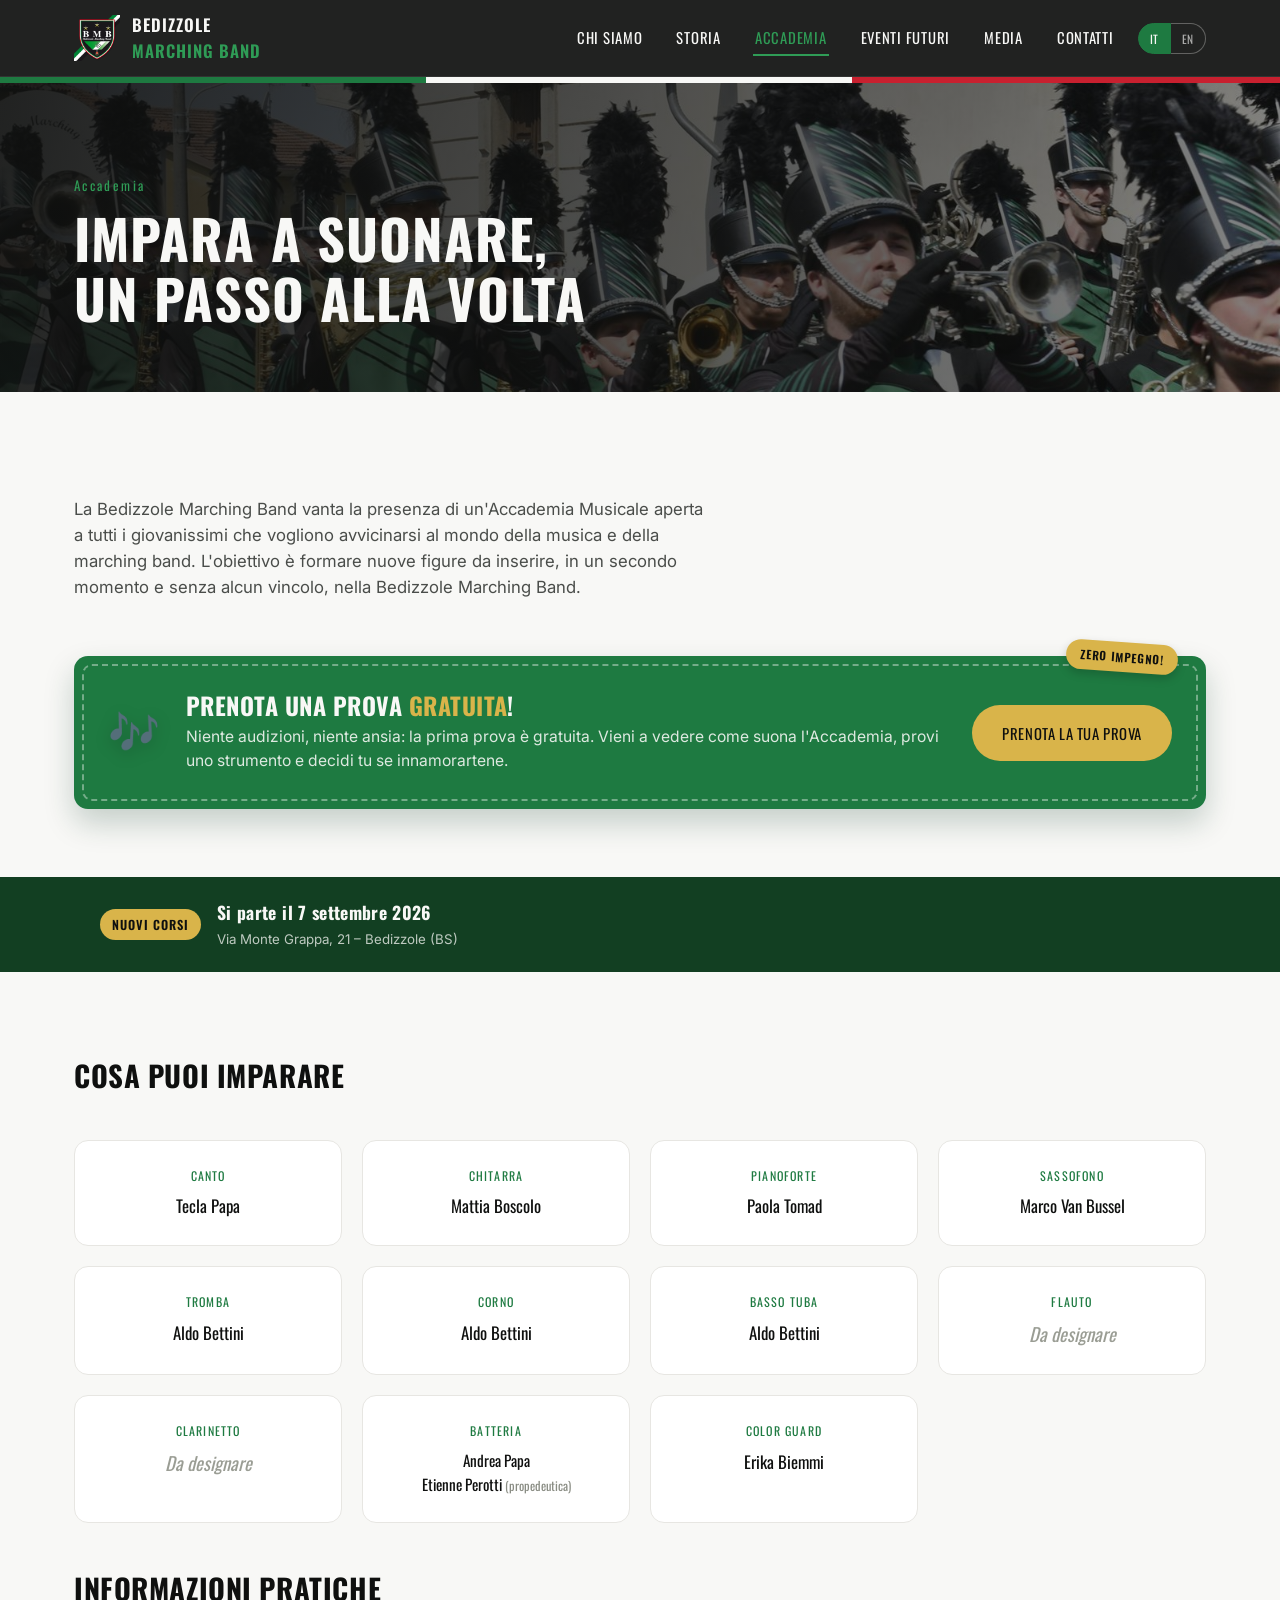
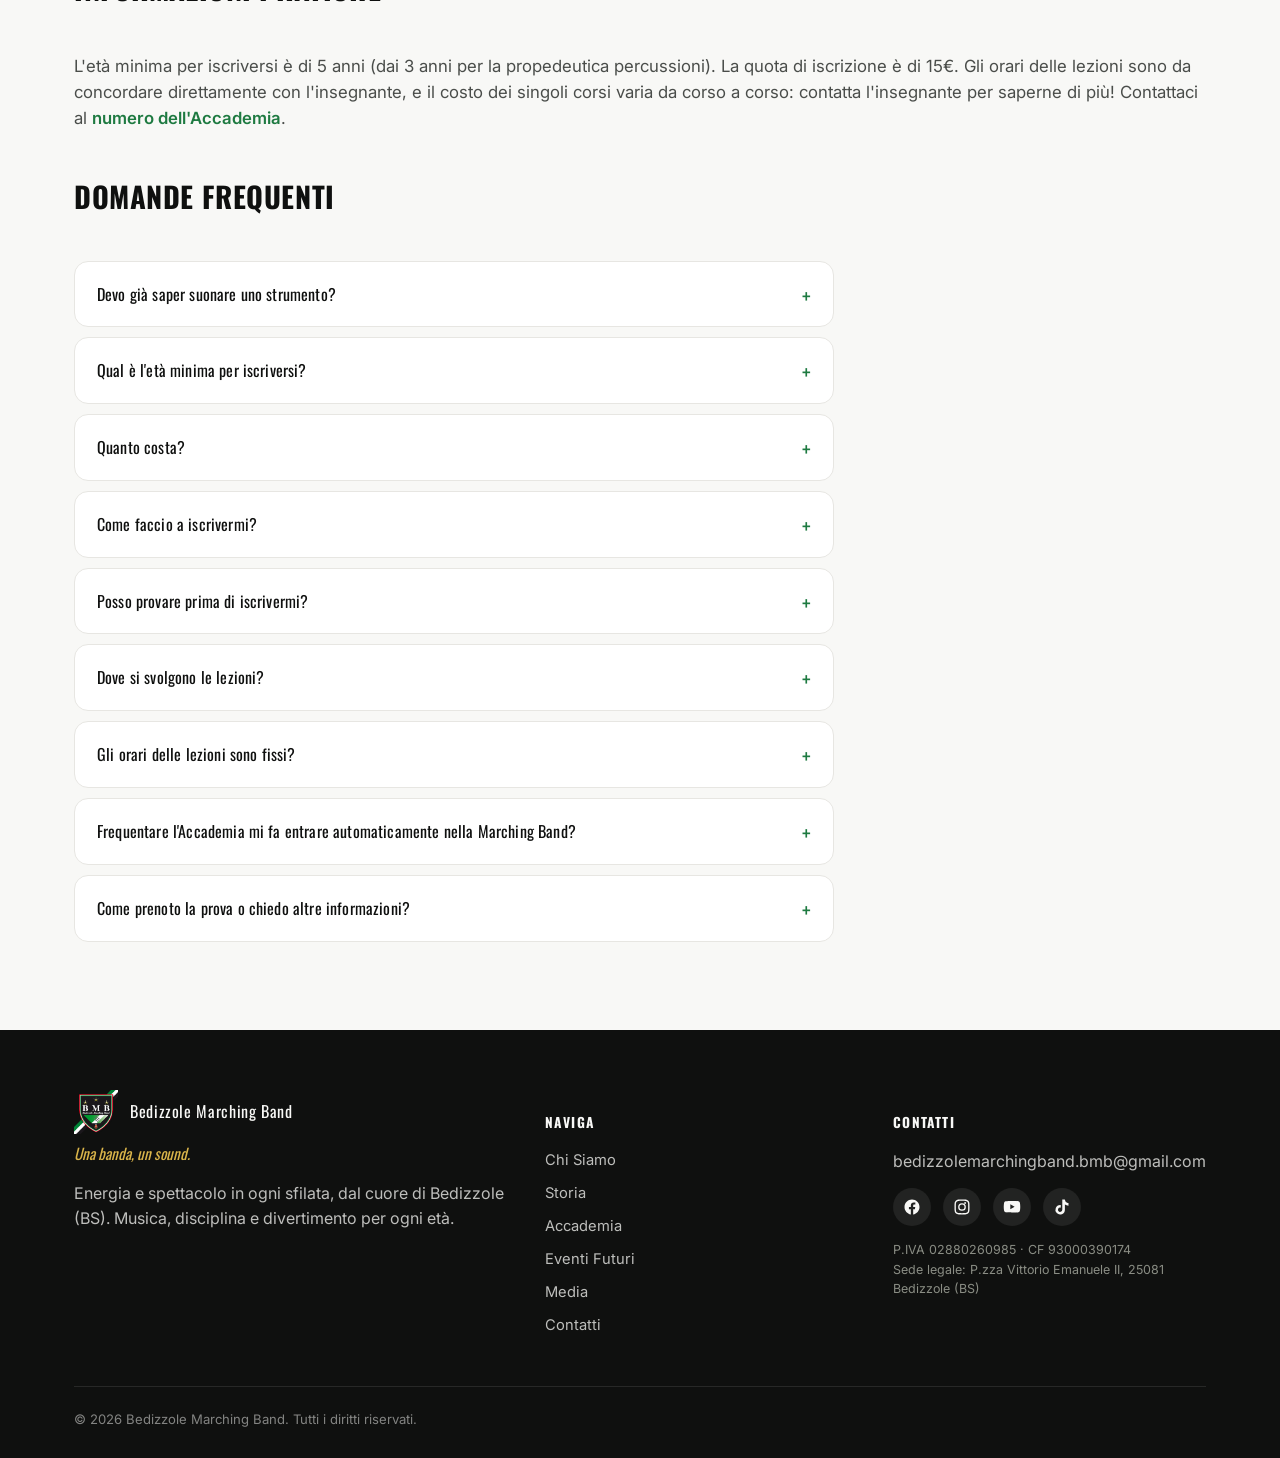
==== accademia.html @ b8430283 "Fix sticky-header regression, plus FAQ/content polish - css/style.css: remove overflow-x/position:re" ====
<!DOCTYPE html>
<html lang="it">
<head>
<meta charset="UTF-8">
<meta name="viewport" content="width=device-width, initial-scale=1.0">
<title>Accademia | Bedizzole Marching Band</title>
<meta name="description" content="L'Accademia Musicale della Bedizzole Marching Band: lezioni per tutte le età, dal primo approccio allo strumento fino alla marching band.">

<meta property="og:type" content="website">
<meta property="og:locale" content="it_IT">
<meta property="og:site_name" content="Bedizzole Marching Band">
<meta property="og:title" content="Accademia | Bedizzole Marching Band">
<meta property="og:description" content="L'Accademia Musicale della Bedizzole Marching Band: lezioni per tutte le età, dal primo approccio allo strumento fino alla marching band.">
<meta property="og:url" content="https://bedizzolemarchingband.netlify.app/accademia.html">
<meta property="og:image" content="https://bedizzolemarchingband.netlify.app/img/og-social-card.jpg">
<meta property="og:image:width" content="1200">
<meta property="og:image:height" content="630">
<meta name="twitter:card" content="summary_large_image">
<meta name="twitter:title" content="Accademia | Bedizzole Marching Band">
<meta name="twitter:description" content="L'Accademia Musicale della Bedizzole Marching Band: lezioni per tutte le età, dal primo approccio allo strumento fino alla marching band.">
<meta name="twitter:image" content="https://bedizzolemarchingband.netlify.app/img/og-social-card.jpg">

<link rel="icon" href="img/logo.png">
<link rel="apple-touch-icon" href="img/apple-touch-icon.png">
<link rel="manifest" href="manifest.json">
<meta name="theme-color" content="#1e7a41">
<link rel="stylesheet" href="css/style.css">
</head>
<body>

<header class="site-header">
  <div class="container nav-row">
    <a href="index.html" class="brand">
      <img src="img/logo.png" alt="Logo Bedizzole Marching Band">
      <span class="brand-name">BEDIZZOLE<br><span>MARCHING BAND</span></span>
    </a>
    <div class="nav-right">
      <ul class="nav-links">
        <li><a href="chi-siamo.html" data-i18n="nav.chisiamo">Chi Siamo</a></li>
        <li><a href="storia.html" data-i18n="nav.storia">Storia</a></li>
        <li><a href="accademia.html" data-i18n="nav.accademia">Accademia</a></li>
        <li><a href="eventi.html" data-i18n="nav.eventi">Eventi Futuri</a></li>
        <li><a href="media.html" data-i18n="nav.media">Media</a></li>
        <li><a href="contatti.html" data-i18n="nav.contatti">Contatti</a></li>
      </ul>
      <div class="lang-toggle">
        <button type="button" data-lang="it">IT</button>
        <button type="button" data-lang="en">EN</button>
      </div>
      <button class="nav-toggle" aria-label="Apri menu">&#9776;</button>
    </div>
  </div>
</header>

<div class="tricolor-bar"></div>

<div class="page-hero" style="background-image:url('img/band-ottoni-formazione.jpg')">
  <div class="container">
    <span class="kicker" data-i18n="accademia.kicker">Accademia</span>
    <h1 data-i18n="accademia.h1" data-i18n-html>Impara a suonare, <br>un passo alla volta</h1>
  </div>
</div>

<section style="padding-bottom:0;">
  <div class="container">
    <p style="max-width:640px;font-size:1.05rem;color:#4a4d4a;" data-i18n="accademia.mission">La Bedizzole Marching Band vanta la presenza di un'Accademia Musicale aperta a tutti i giovanissimi che vogliono avvicinarsi al mondo della musica e della marching band. L'obiettivo è formare nuove figure da inserire, in un secondo momento e senza alcun vincolo, nella Bedizzole Marching Band.</p>


    <div class="trial-banner reveal">
      <span class="trial-note" data-i18n="trial.note">Zero impegno!</span>
      <span class="trial-emoji" aria-hidden="true">🎶</span>
      <div class="trial-text">
        <h3 data-i18n="trial.h3" data-i18n-html>Prenota una prova <span style="color:var(--bmb-gold);">gratuita</span>!</h3>
        <p data-i18n="trial.p">Niente audizioni, niente ansia: vieni a vedere come suona l'Accademia, provi uno strumento e decidi tu se innamorartene. Basta un messaggio a Nicola per fissare il giorno.</p>
      </div>
      <a href="contatti.html" class="btn btn-gold" data-i18n="trial.cta">Chiama e prenota</a>
    </div>
  </div>
</section>

<div class="rehearsal-banner reveal">
  <div class="container">
    <div class="rehearsal-inner" style="padding:22px 26px;">
      <div class="rehearsal-text">
        <span class="badge" data-i18n="accademia.startbadge">Nuovi corsi</span>
        <div>
          <strong data-i18n="accademia.startdate">Si parte il 7 settembre 2026</strong>
          <small data-i18n="accademia.startloc">Via Monte Grappa, 21 &ndash; Bedizzole (BS)</small>
        </div>
      </div>
    </div>
  </div>
</div>

<section>
  <div class="container">
    <div class="section-head reveal">
      <h2 style="font-size:1.8rem;" data-i18n="accademia.corsiprop.h2">Cosa puoi imparare</h2>
    </div>
    <div class="people-grid reveal">
      <div class="person-card">
        <span class="role" data-i18n="strumento.canto">Canto</span>
        <div class="name" style="font-size:1.05rem;">Tecla Papa</div>
      </div>
      <div class="person-card">
        <span class="role" data-i18n="strumento.chitarra">Chitarra</span>
        <div class="name" style="font-size:1.05rem;">Mattia Boscolo</div>
      </div>
      <div class="person-card">
        <span class="role" data-i18n="strumento.pianoforte">Pianoforte</span>
        <div class="name" style="font-size:1.05rem;">Paola Tomad</div>
      </div>
      <div class="person-card">
        <span class="role" data-i18n="strumento.sassofono">Sassofono</span>
        <div class="name" style="font-size:1.05rem;">Marco Van Bussel</div>
      </div>
      <div class="person-card">
        <span class="role" data-i18n="strumento.tromba">Tromba</span>
        <div class="name" style="font-size:1.05rem;">Aldo Bettini</div>
      </div>
      <div class="person-card">
        <span class="role" data-i18n="strumento.corno">Corno</span>
        <div class="name" style="font-size:1.05rem;">Aldo Bettini</div>
      </div>
      <div class="person-card">
        <span class="role" data-i18n="strumento.bassotuba">Basso Tuba</span>
        <div class="name" style="font-size:1.05rem;">Aldo Bettini</div>
      </div>
      <div class="person-card tbd">
        <span class="role" data-i18n="strumento.flauto">Flauto</span>
        <div class="name" data-i18n="strumento.dadesignare">Da designare</div>
      </div>
      <div class="person-card tbd">
        <span class="role" data-i18n="strumento.clarinetto">Clarinetto</span>
        <div class="name" data-i18n="strumento.dadesignare">Da designare</div>
      </div>
      <div class="person-card">
        <span class="role" data-i18n="strumento.batteria">Batteria</span>
        <div class="name" style="font-size:0.95rem;">Andrea Papa</div>
        <div class="name" style="font-size:0.95rem;">Etienne Perotti <span style="font-weight:400;color:#8a8d84;font-size:0.78rem;" data-i18n="strumento.propedeutica">(propedeutica)</span></div>
      </div>
      <div class="person-card">
        <span class="role" data-i18n="strumento.colorguard">Color Guard</span>
        <div class="name" style="font-size:1.05rem;">Erika Biemmi</div>
      </div>
    </div>

    <div class="section-head reveal" style="margin-top:50px;">
      <h2 style="font-size:1.8rem;" data-i18n="accademia.info.h2">Informazioni pratiche</h2>
    </div>
    <p class="reveal" style="font-size:1.05rem;color:#4a4d4a;" data-i18n="accademia.info.text" data-i18n-html>L'età minima per iscriversi è di 5 anni (dai 3 anni per la propedeutica percussioni). La quota di iscrizione è di 15€. Gli orari delle lezioni sono da concordare direttamente con l'insegnante, e il costo dei singoli corsi varia da corso a corso: contatta l'insegnante per saperne di più! Contattaci al <a href="contatti.html#accademia-contatti" style="color:var(--bmb-green);font-weight:600;">numero dell'Accademia</a>.</p>

    <div class="section-head reveal" style="margin-top:50px;">
      <h2 style="font-size:1.8rem;" data-i18n="accademia.faq.h2">Domande frequenti</h2>
    </div>
    <div class="faq-list reveal">
      <details class="faq-item">
        <summary data-i18n="accademia.faq.q1">Devo già saper suonare uno strumento?</summary>
        <p data-i18n="accademia.faq.a1">No, si parte da zero: l'Accademia è pensata proprio per chi non ha mai toccato uno strumento, ma è aperta anche a chi suona già e vuole crescere.</p>
      </details>
      <details class="faq-item">
        <summary data-i18n="accademia.faq.q2">Qual è l'età minima per iscriversi?</summary>
        <p data-i18n="accademia.faq.a2">5 anni per la maggior parte dei corsi, 3 anni per la propedeutica percussioni.</p>
      </details>
      <details class="faq-item">
        <summary data-i18n="accademia.faq.q3">Quanto costa?</summary>
        <p data-i18n="accademia.faq.a3">La quota di iscrizione è di 15€. Il costo delle singole lezioni varia da corso a corso ed è l'insegnante a comunicartelo direttamente.</p>
      </details>
      <details class="faq-item">
        <summary data-i18n="accademia.faq.q9">Come faccio a iscrivermi?</summary>
        <p data-i18n="accademia.faq.a9" data-i18n-html>Contatta il <a href="contatti.html#accademia-contatti" style="color:var(--bmb-green);font-weight:600;">numero dell'Accademia</a> per prenotare una prova gratuita: se poi decidi di proseguire, si paga la quota di iscrizione di 15€ e si concordano con l'insegnante giorni e orari delle lezioni.</p>
      </details>
      <details class="faq-item">
        <summary data-i18n="accademia.faq.q4">Posso provare prima di iscrivermi?</summary>
        <p data-i18n="accademia.faq.a4">Sì: la prova è gratuita e senza impegno, niente audizioni. Basta prenotarla al numero dell'Accademia.</p>
      </details>
      <details class="faq-item">
        <summary data-i18n="accademia.faq.q5">Dove si svolgono le lezioni?</summary>
        <p data-i18n="accademia.faq.a5">In Via Monte Grappa, 21 a Bedizzole (BS).</p>
      </details>
      <details class="faq-item">
        <summary data-i18n="accademia.faq.q6">Gli orari delle lezioni sono fissi?</summary>
        <p data-i18n="accademia.faq.a6">No, si concordano direttamente con l'insegnante in base alle disponibilità di entrambi.</p>
      </details>
      <details class="faq-item">
        <summary data-i18n="accademia.faq.q7">Frequentare l'Accademia mi fa entrare automaticamente nella Marching Band?</summary>
        <p data-i18n="accademia.faq.a7">No, e non c'è alcun vincolo: l'obiettivo è formarti. Quando il tuo livello e la tua preparazione saranno pronti, inizierai a partecipare anche tu alle sfilate, alle parate e agli eventi della Bedizzole Marching Band &mdash; sarai sempre tu a decidere se e quando farne davvero parte.</p>
      </details>
      <details class="faq-item">
        <summary data-i18n="accademia.faq.q8">Come prenoto la prova o chiedo altre informazioni?</summary>
        <p data-i18n="accademia.faq.a8" data-i18n-html>Chiamando o scrivendo al <a href="contatti.html#accademia-contatti" style="color:var(--bmb-green);font-weight:600;">numero dell'Accademia</a>: sarà l'insegnante a ricontattarti per organizzare tutto.</p>
      </details>
    </div>
  </div>
</section>

<footer>
  <div class="container">
    <div class="footer-grid">
      <div>
        <div class="footer-brand">
          <img src="img/logo.png" alt="Logo BMB">
          <span>Bedizzole Marching Band</span>
        </div>
        <p class="footer-motto" data-i18n="hero.h1">Una banda, un sound.</p>
        <p data-i18n="footer.tagline">Sfiliamo per la nostra comunità dal cuore di Bedizzole (BS). Musica, disciplina e divertimento per ogni età.</p>
      </div>
      <div>
        <h5 data-i18n="footer.navigate">Naviga</h5>
        <ul>
          <li><a href="chi-siamo.html" data-i18n="nav.chisiamo">Chi Siamo</a></li>
          <li><a href="storia.html" data-i18n="nav.storia">Storia</a></li>
          <li><a href="accademia.html" data-i18n="nav.accademia">Accademia</a></li>
          <li><a href="eventi.html" data-i18n="nav.eventi">Eventi Futuri</a></li>
        <li><a href="media.html" data-i18n="nav.media">Media</a></li>
          <li><a href="contatti.html" data-i18n="nav.contatti">Contatti</a></li>
        </ul>
      </div>
      <div>
        <h5 data-i18n="footer.contacts">Contatti</h5>
        <p style="margin:0 0 14px;"><a href="mailto:bedizzolemarchingband.bmb@gmail.com">bedizzolemarchingband.bmb@gmail.com</a></p>
        <div class="social-links">
          <a href="https://www.facebook.com/bedizzolemarchingband" target="_blank" rel="noopener" aria-label="Facebook"><svg viewBox="0 0 24 24" aria-hidden="true"><path d="M22 12.06C22 6.48 17.52 2 12 2S2 6.48 2 12.06c0 5.02 3.66 9.18 8.44 9.94v-7.03H7.9v-2.91h2.54V9.85c0-2.5 1.49-3.89 3.77-3.89 1.09 0 2.23.2 2.23.2v2.46h-1.26c-1.24 0-1.63.77-1.63 1.56v1.88h2.78l-.44 2.91h-2.34V22c4.78-.76 8.44-4.92 8.44-9.94Z"/></svg></a>
          <a href="https://instagram.com/bedizzolemarchingband" target="_blank" rel="noopener" aria-label="Instagram"><svg viewBox="0 0 24 24" aria-hidden="true"><path d="M12 2c-2.72 0-3.06.01-4.12.06-1.06.05-1.79.22-2.43.47-.66.26-1.22.6-1.77 1.16-.56.55-.9 1.11-1.16 1.77-.25.64-.42 1.37-.47 2.43C2 8.94 2 9.28 2 12s.01 3.06.06 4.12c.05 1.06.22 1.79.47 2.43.26.66.6 1.22 1.16 1.77.55.56 1.11.9 1.77 1.16.64.25 1.37.42 2.43.47C8.94 22 9.28 22 12 22s3.06-.01 4.12-.06c1.06-.05 1.79-.22 2.43-.47.66-.26 1.22-.6 1.77-1.16.56-.55.9-1.11 1.16-1.77.25-.64.42-1.37.47-2.43.05-1.06.06-1.4.06-4.12s-.01-3.06-.06-4.12c-.05-1.06-.22-1.79-.47-2.43a4.9 4.9 0 0 0-1.16-1.77 4.9 4.9 0 0 0-1.77-1.16c-.64-.25-1.37-.42-2.43-.47C15.06 2.01 14.72 2 12 2Zm0 1.8c2.67 0 2.99.01 4.04.06.98.04 1.51.21 1.86.34.47.18.8.4 1.15.75.35.35.57.68.75 1.15.13.35.3.88.34 1.86.05 1.05.06 1.37.06 4.04s-.01 2.99-.06 4.04c-.04.98-.21 1.51-.34 1.86-.18.47-.4.8-.75 1.15-.35.35-.68.57-1.15.75-.35.13-.88.3-1.86.34-1.05.05-1.37.06-4.04.06s-2.99-.01-4.04-.06c-.98-.04-1.51-.21-1.86-.34a3.1 3.1 0 0 1-1.15-.75 3.1 3.1 0 0 1-.75-1.15c-.13-.35-.3-.88-.34-1.86-.05-1.05-.06-1.37-.06-4.04s.01-2.99.06-4.04c.04-.98.21-1.51.34-1.86.18-.47.4-.8.75-1.15.35-.35.68-.57 1.15-.75.35-.13.88-.3 1.86-.34 1.05-.05 1.37-.06 4.04-.06Zm0 3.06a5.14 5.14 0 1 0 0 10.28 5.14 5.14 0 0 0 0-10.28Zm0 8.48a3.34 3.34 0 1 1 0-6.68 3.34 3.34 0 0 1 0 6.68Zm5.34-8.68a1.2 1.2 0 1 1-2.4 0 1.2 1.2 0 0 1 2.4 0Z"/></svg></a>
          <a href="https://www.youtube.com/c/BedizzoleMarchingBand" target="_blank" rel="noopener" aria-label="YouTube"><svg viewBox="0 0 24 24" aria-hidden="true"><path d="M22.54 6.42a2.78 2.78 0 0 0-1.95-1.97C18.88 4 12 4 12 4s-6.88 0-8.59.45A2.78 2.78 0 0 0 1.46 6.42 29 29 0 0 0 1 11.75a29 29 0 0 0 .46 5.33 2.78 2.78 0 0 0 1.95 1.97C5.12 19.5 12 19.5 12 19.5s6.88 0 8.59-.45a2.78 2.78 0 0 0 1.95-1.97 29 29 0 0 0 .46-5.33 29 29 0 0 0-.46-5.33ZM9.75 15.02V8.48l5.75 3.27-5.75 3.27Z"/></svg></a><a href="https://www.tiktok.com/@bedizzolemarchingband" target="_blank" rel="noopener" aria-label="TikTok"><svg viewBox="0 0 24 24" aria-hidden="true"><path d="M19.59 6.69a4.83 4.83 0 0 1-3.77-4.25V2h-3.45v13.67a2.89 2.89 0 0 1-5.2 1.74 2.89 2.89 0 0 1 2.31-4.64 2.93 2.93 0 0 1 .88.13V9.4a6.84 6.84 0 0 0-.88-.05A6.33 6.33 0 0 0 5 20.1a6.34 6.34 0 0 0 10.86-4.43v-7a8.16 8.16 0 0 0 4.77 1.52v-3.4a4.85 4.85 0 0 1-1.04-.1z"/></svg></a>
        </div>
        <p style="margin-top:14px;font-size:0.78rem;color:#8a8d84;" data-i18n-html data-i18n="footer.legal">P.IVA 02880260985 &middot; CF 93000390174</p>
      </div>
    </div>
    <div class="footer-bottom">
      <span>&copy; <span id="year"></span> Bedizzole Marching Band. <span data-i18n="footer.rights">Tutti i diritti riservati.</span></span>
    </div>
  </div>
</footer>

<script>document.getElementById('year').textContent = new Date().getFullYear();</script>
<script src="js/i18n.js"></script>
<script src="js/main.js"></script>
</body>
</html>
---- css/style.css ----
@import url('https://fonts.googleapis.com/css2?family=Oswald:wght@400;500;600;700&family=Inter:wght@400;500;600;700&display=swap');

:root {
  --bmb-black: #0f100f;
  --bmb-black-soft: #1a1c1a;
  --bmb-green: #1e7a41;
  --bmb-green-dark: #123f22;
  --bmb-green-light: #2f9c56;
  --bmb-white: #f8f8f6;
  --bmb-gold: #d9b44a;
  --bmb-red: #c8202f;
  --radius: 14px;
}

* { box-sizing: border-box; }

/* Note: no native scroll-behavior:smooth — it fights GSAP ScrollTrigger's own
   scrub smoothing on the cinematic hero (overshoot/jank). Internal anchor
   links still jump instantly, which is fine since scrub provides the feel. */

/* Blocca lo scroll/drag orizzontale su tutto il sito (soprattutto da mobile):
   qualsiasi elemento che sfori anche di pochi pixel viene tagliato invece di
   rendere l'intera pagina scorrevole a destra/sinistra. */
html {
  overflow-x: hidden;
  max-width: 100%;
}

body {
  margin: 0;
  font-family: 'Inter', system-ui, sans-serif;
  background: var(--bmb-white);
  color: var(--bmb-black);
  line-height: 1.55;
  max-width: 100%;
  /* overflow-x/position were also set here before: setting overflow-x on
     BOTH html and body makes body its own scroll container (the UA computes
     overflow-y:auto on it too), which breaks .site-header's position:sticky
     and desyncs GSAP's pinned cinematic hero from the real viewport scroll
     — the header would vanish behind the hero while scrolling. html alone
     is enough to block horizontal drag site-wide. */
}

h1, h2, h3, h4, .display {
  font-family: 'Oswald', 'Inter', sans-serif;
  text-transform: uppercase;
  letter-spacing: 0.02em;
  line-height: 1.1;
  margin: 0;
}

a { color: inherit; text-decoration: none; }
img { max-width: 100%; display: block; }
.container {
  width: 100%;
  max-width: 1180px;
  margin: 0 auto;
  padding: 0 24px;
}

/* Tricolor sash motif, echoes the crest logo */
.tricolor-bar {
  height: 6px;
  width: 100%;
  background: linear-gradient(90deg, var(--bmb-green) 0 33.3%, var(--bmb-white) 33.3% 66.6%, var(--bmb-red) 66.6% 100%);
}

/* ---------- Header ---------- */
.site-header {
  position: sticky;
  top: 0;
  z-index: 50;
  background: rgba(15, 16, 15, 0.92);
  backdrop-filter: blur(6px);
  border-bottom: 1px solid rgba(255,255,255,0.08);
  transition: box-shadow .25s ease;
}
.site-header.scrolled { box-shadow: 0 4px 24px rgba(0,0,0,0.35); }

.nav-row {
  display: flex;
  align-items: center;
  justify-content: space-between;
  padding: 12px 24px;
  gap: 20px;
}
.nav-right {
  display: flex;
  align-items: center;
  gap: 22px;
}
@media (max-width: 860px) {
  .nav-right { gap: 12px; }
}

.brand {
  display: flex;
  align-items: center;
  gap: 12px;
  color: var(--bmb-white);
}
.brand img { height: 46px; width: auto; }
.brand-name {
  font-family: 'Oswald', sans-serif;
  font-weight: 600;
  font-size: 1.05rem;
  letter-spacing: 0.06em;
  color: var(--bmb-white);
}
.brand-name span { color: var(--bmb-green-light); }

.nav-links {
  display: flex;
  gap: 30px;
  list-style: none;
  margin: 0;
  padding: 0;
}
.nav-links a {
  color: var(--bmb-white);
  font-family: 'Oswald', sans-serif;
  font-size: 0.92rem;
  letter-spacing: 0.05em;
  text-transform: uppercase;
  padding: 6px 2px;
  border-bottom: 2px solid transparent;
  transition: border-color .2s ease, color .2s ease;
}
.nav-links a:hover,
.nav-links a.active { border-color: var(--bmb-green-light); color: var(--bmb-green-light); }

.lang-toggle {
  display: flex;
  align-items: center;
  gap: 0;
  flex-shrink: 0;
}
.lang-toggle button {
  background: none;
  border: 1px solid rgba(248,248,246,0.3);
  color: rgba(248,248,246,0.65);
  font-family: 'Oswald', sans-serif;
  font-size: 0.72rem;
  letter-spacing: 0.05em;
  padding: 6px 11px;
  cursor: pointer;
  transition: background .2s ease, color .2s ease, border-color .2s ease;
}
.lang-toggle button:first-child { border-radius: 999px 0 0 999px; }
.lang-toggle button:last-child { border-radius: 0 999px 999px 0; border-left: none; }
.lang-toggle button.active { background: var(--bmb-green); border-color: var(--bmb-green); color: var(--bmb-white); }
.lang-toggle button:not(.active):hover { color: var(--bmb-white); border-color: rgba(248,248,246,0.6); }

.nav-toggle {
  display: none;
  background: none;
  border: none;
  color: var(--bmb-white);
  font-size: 1.6rem;
  cursor: pointer;
}

@media (max-width: 860px) {
  .nav-toggle { display: block; }
  .nav-links {
    position: absolute;
    top: 100%;
    left: 0;
    right: 0;
    background: var(--bmb-black-soft);
    flex-direction: column;
    gap: 0;
    max-height: 0;
    overflow: hidden;
    transition: max-height .3s ease;
  }
  .nav-links.open { max-height: 400px; }
  .nav-links a { display: block; padding: 16px 24px; border-bottom: 1px solid rgba(255,255,255,0.08); }
}

/* ---------- Hero ---------- */
.hero {
  position: relative;
  min-height: 92vh;
  display: flex;
  align-items: flex-end;
  color: var(--bmb-white);
  background-size: cover;
  background-position: center 25%;
  background-repeat: no-repeat;
}
.hero::before {
  content: '';
  position: absolute;
  inset: 0;
  background: linear-gradient(180deg, rgba(15,16,15,0.35) 0%, rgba(15,16,15,0.55) 55%, rgba(15,16,15,0.96) 100%);
}
.hero-content { position: relative; z-index: 1; padding: 70px 0 56px; width: 100%; }
.hero-eyebrow {
  display: inline-flex;
  align-items: center;
  gap: 8px;
  font-family: 'Oswald', sans-serif;
  letter-spacing: 0.2em;
  font-size: 0.8rem;
  color: var(--bmb-green-light);
  margin-bottom: 18px;
}
.hero-motto {
  font-family: 'Oswald', sans-serif;
  font-style: italic;
  font-weight: 500;
  letter-spacing: 0.03em;
  font-size: clamp(1.1rem, 2vw, 1.4rem);
  color: var(--bmb-gold);
  margin-bottom: 14px;
  text-transform: none;
}
.hero h1, .cinema-text h1 {
  font-size: clamp(2.6rem, 6vw, 5rem);
  max-width: 900px;
  margin-bottom: 18px;
}
.hero p.lead, .cinema-text p.lead {
  font-size: 1.15rem;
  max-width: 560px;
  color: rgba(248,248,246,0.88);
  margin-bottom: 34px;
}
.hero-ctas { display: flex; gap: 16px; flex-wrap: wrap; }

.btn {
  display: inline-flex;
  align-items: center;
  gap: 10px;
  font-family: 'Oswald', sans-serif;
  letter-spacing: 0.04em;
  text-transform: uppercase;
  font-size: 0.92rem;
  padding: 15px 28px;
  border-radius: 999px;
  border: 2px solid transparent;
  cursor: pointer;
  transition: transform .2s ease, background .2s ease, color .2s ease, border-color .2s ease;
}
.btn:hover { transform: translateY(-2px); }
.btn-primary { background: var(--bmb-green); color: var(--bmb-white); }
.btn-primary:hover { background: var(--bmb-green-light); }
.btn-outline { border-color: rgba(248,248,246,0.5); color: var(--bmb-white); }
.btn-outline:hover { border-color: var(--bmb-white); background: rgba(248,248,246,0.08); }
.btn-gold { background: var(--bmb-gold); color: var(--bmb-black); }
.btn-gold:hover { background: #e7c766; }

/* ---------- Cinematic hero (scroll-driven) ---------- */
.cinema-hero { position: relative; background: #000; padding: 0; }
.cinema-pin {
  position: relative;
  height: 100vh;
  width: 100%;
  overflow: hidden;
  background: #000;
  perspective: 1400px;
}
.cinema-image-wrap {
  position: absolute;
  inset: 0;
  overflow: hidden;
  transform-origin: 24% 23%;
  will-change: transform;
  transform-style: preserve-3d;
}
.cinema-image {
  position: absolute;
  inset: 0;
  width: 100%;
  height: 100%;
  object-fit: cover;
  object-position: 26% 25%;
  display: block;
}
.cinema-iris {
  position: absolute;
  inset: 0;
  background: #050505;
  clip-path: circle(0% at 24% 23%);
  will-change: clip-path;
}
.cinema-vignette {
  position: absolute;
  inset: 0;
  background: radial-gradient(ellipse at 50% 40%, rgba(0,0,0,0) 25%, rgba(0,0,0,0.8) 100%);
  opacity: 0.35;
  pointer-events: none;
}
.cinema-text {
  position: absolute;
  left: 0; right: 0; bottom: 13vh;
  z-index: 5;
  padding: 0 24px;
  max-width: 1180px;
  margin: 0 auto;
  color: var(--bmb-white);
  will-change: transform, opacity;
}
.cinema-scrollcue {
  position: absolute;
  left: 50%; bottom: 32px;
  transform: translateX(-50%);
  z-index: 5;
  color: rgba(248,248,246,0.75);
  font-family: 'Oswald', sans-serif;
  font-size: 0.72rem;
  letter-spacing: 0.22em;
  text-transform: uppercase;
  display: flex;
  flex-direction: column;
  align-items: center;
  gap: 8px;
  will-change: opacity;
}
.cinema-scrollcue .scroll-arrow {
  font-family: 'Oswald', sans-serif;
  font-size: 1.1rem;
  line-height: 1;
  letter-spacing: 0;
  animation: cinemaBounce 1.7s ease-in-out infinite;
}
@keyframes cinemaBounce {
  0%, 100% { opacity: 0.35; transform: translateY(-2px); }
  50% { opacity: 1; transform: translateY(5px); }
}
.cinema-black-bridge {
  height: 10vh;
  /* Smoothstep-eased grayscale ramp (zero slope at both ends) so it blends
     into the solid black above and the page background below with no
     visible seam or banding "step". */
  background: linear-gradient(180deg,
    #000000 0%,
    #050505 8%,
    #0d0d0d 16%,
    #1a1a1a 24%,
    #292929 32%,
    #393939 40%,
    #4b4b4b 46%,
    #5e5e5e 52%,
    #717171 58%,
    #848484 64%,
    #979797 70%,
    #a9a9a9 75%,
    #bababa 80%,
    #c9c9c9 84%,
    #d7d7d7 88%,
    #e3e3e3 91.5%,
    #ececec 94.5%,
    #f3f3f2 97%,
    var(--bmb-white) 100%);
}

/* Static fallback: reduced motion or JS/GSAP unavailable */
.cinema-hero.cinema-static .cinema-pin { height: 92vh; }
.cinema-hero.cinema-static .cinema-image-wrap { transform: none !important; }
.cinema-hero.cinema-static .cinema-iris { display: none; }
.cinema-hero.cinema-static .cinema-vignette { opacity: 0.55; }
.cinema-hero.cinema-static .cinema-text { opacity: 1 !important; transform: none !important; }
.cinema-hero.cinema-static .cinema-scrollcue { opacity: 1 !important; }
.cinema-hero.cinema-static ~ .cinema-black-bridge { display: none; }

@media (max-width: 760px) {
  .cinema-text { bottom: 16vh; }
}

/* ---------- Rehearsal banner ---------- */
.rehearsal-banner {
  background: var(--bmb-green-dark);
  color: var(--bmb-white);
}
.rehearsal-inner {
  display: flex;
  flex-wrap: wrap;
  align-items: center;
  justify-content: space-between;
  gap: 18px;
  padding: 22px 0;
}
.rehearsal-text { display: flex; align-items: center; gap: 16px; flex-wrap: wrap; }
.rehearsal-text .badge {
  background: var(--bmb-gold);
  color: var(--bmb-black);
  font-family: 'Oswald', sans-serif;
  font-weight: 600;
  font-size: 0.78rem;
  letter-spacing: 0.08em;
  text-transform: uppercase;
  padding: 6px 12px;
  border-radius: 999px;
}
.rehearsal-text strong { font-family: 'Oswald', sans-serif; font-size: 1.1rem; letter-spacing: 0.02em; }
.rehearsal-text small { display: block; color: rgba(248,248,246,0.75); margin-top: 2px; }

/* ---------- Rehearsal info inside a path-card ---------- */
.path-rehearsal {
  display: flex;
  align-items: center;
  gap: 14px;
  flex-wrap: wrap;
  background: rgba(248,248,246,0.08);
  border: 1px solid rgba(248,248,246,0.15);
  border-radius: 10px;
  padding: 14px 16px;
  margin-bottom: 26px;
}
.path-rehearsal .badge {
  background: var(--bmb-gold);
  color: var(--bmb-black);
  font-family: 'Oswald', sans-serif;
  font-weight: 600;
  font-size: 0.72rem;
  letter-spacing: 0.08em;
  text-transform: uppercase;
  padding: 6px 12px;
  border-radius: 999px;
  flex-shrink: 0;
}
.path-rehearsal strong { display: block; font-family: 'Oswald', sans-serif; font-size: 1rem; letter-spacing: 0.02em; }
.path-rehearsal small { display: block; color: rgba(248,248,246,0.7); margin-top: 2px; font-size: 0.82rem; }

/* ---------- Sections ---------- */
section { padding: 88px 0; }
.section-head { max-width: 640px; margin-bottom: 48px; }
.section-head .kicker {
  font-family: 'Oswald', sans-serif;
  color: var(--bmb-green);
  letter-spacing: 0.18em;
  font-size: 0.82rem;
  margin-bottom: 10px;
  display: block;
}
.section-head h2 { font-size: clamp(1.9rem, 3.6vw, 2.8rem); margin-bottom: 14px; }
.section-head p { color: #4a4d4a; font-size: 1.05rem; }

.paths {
  display: grid;
  grid-template-columns: repeat(2, 1fr);
  gap: 28px;
}
@media (max-width: 760px) { .paths { grid-template-columns: 1fr; } }

.path-card {
  display: flex;
  flex-direction: column;
  background: var(--bmb-black);
  color: var(--bmb-white);
  border-radius: var(--radius);
  padding: 40px 36px;
  position: relative;
  overflow: hidden;
  border: 1px solid rgba(255,255,255,0.06);
}
.path-card .btn { margin-top: auto; align-self: flex-start; }
.path-card::before {
  content: '';
  position: absolute;
  inset: 0;
  background: linear-gradient(135deg, rgba(30,122,65,0.35), transparent 60%);
}
.path-card > * { position: relative; }
.path-card .tag {
  display: inline-block;
  font-family: 'Oswald', sans-serif;
  font-size: 0.75rem;
  letter-spacing: 0.12em;
  text-transform: uppercase;
  color: var(--bmb-gold);
  margin-bottom: 14px;
}
.path-card h3 { font-size: 1.6rem; margin-bottom: 14px; }
.path-card p { color: rgba(248,248,246,0.82); margin-bottom: 26px; }
.path-card ul { padding-left: 20px; margin: 0 0 26px; color: rgba(248,248,246,0.82); }
.path-card li { margin-bottom: 6px; }

.grid-cards {
  display: grid;
  grid-template-columns: repeat(4, 1fr);
  gap: 22px;
}
@media (max-width: 980px) { .grid-cards { grid-template-columns: repeat(2, 1fr); } }
@media (max-width: 560px) { .grid-cards { grid-template-columns: 1fr; } }

.info-card {
  border-radius: var(--radius);
  overflow: hidden;
  border: 1px solid #e7e6e2;
  background: #fff;
  transition: transform .25s ease, box-shadow .25s ease;
}
.info-card:hover { transform: translateY(-4px); box-shadow: 0 16px 34px rgba(15,16,15,0.12); }
.info-card .thumb { height: 150px; background-size: cover; background-position: center; }
.info-card .body { padding: 20px; }
.info-card h4 { font-size: 1.05rem; margin-bottom: 8px; }
.info-card p { font-size: 0.92rem; color: #55584f; margin: 0 0 14px; }
.info-card .go { font-family: 'Oswald', sans-serif; font-size: 0.8rem; letter-spacing: 0.08em; color: var(--bmb-green); text-transform: uppercase; }

.gallery-strip-viewport { position: relative; overflow: hidden; }
.gallery-arrow {
  position: absolute;
  top: 50%;
  transform: translateY(-50%);
  z-index: 3;
  width: 44px;
  height: 44px;
  border-radius: 50%;
  border: 0;
  background: rgba(15,16,15,0.55);
  color: var(--bmb-white);
  font-size: 1.1rem;
  line-height: 1;
  cursor: pointer;
  display: flex;
  align-items: center;
  justify-content: center;
  transition: background .2s ease, transform .2s ease;
}
.gallery-arrow:hover { background: rgba(15,16,15,0.8); }
.gallery-arrow-prev { left: 14px; }
.gallery-arrow-next { right: 14px; }
@media (max-width: 760px) {
  .gallery-arrow { width: 36px; height: 36px; font-size: 0.95rem; }
}
.gallery-strip {
  display: flex;
  gap: 4px;
  transition: none;
  will-change: transform;
}
.gallery-strip img {
  flex: 0 0 25%;
  width: 25%;
  height: 220px;
  object-fit: cover;
}
@media (max-width: 760px) {
  .gallery-strip img { flex: 0 0 62%; width: 62%; height: 180px; }
}

.gallery-dots {
  display: flex;
  justify-content: center;
  gap: 9px;
  padding-top: 18px;
}
.gallery-dots .dot {
  width: 8px;
  height: 8px;
  padding: 0;
  border: 0;
  border-radius: 50%;
  background: #d9d8d1;
  cursor: pointer;
  transition: background .2s ease, transform .2s ease;
}
.gallery-dots .dot:hover { background: #b9b8b0; }
.gallery-dots .dot.active { background: var(--bmb-green); transform: scale(1.35); }

/* ---------- Book-us CTA banner ---------- */
.book-cta {
  position: relative;
  background: #000 center 30%/cover no-repeat;
  padding: 100px 0;
  text-align: center;
  color: var(--bmb-white);
}
.book-cta::before {
  content: '';
  position: absolute;
  inset: 0;
  background: linear-gradient(180deg, rgba(15,16,15,0.75) 0%, rgba(15,16,15,0.9) 100%);
}
.book-cta .container { position: relative; z-index: 1; max-width: 720px; }
.book-cta .kicker { color: var(--bmb-gold); }
.book-cta h2 { font-size: clamp(1.9rem, 4vw, 2.8rem); margin: 12px 0 18px; }
.book-cta p { color: rgba(248,248,246,0.85); font-size: 1.08rem; margin-bottom: 34px; }

/* ---------- Footer ---------- */
footer {
  background: var(--bmb-black);
  color: rgba(248,248,246,0.75);
  padding: 60px 0 28px;
}
.footer-grid {
  display: grid;
  grid-template-columns: 1.4fr 1fr 1fr;
  gap: 40px;
  margin-bottom: 40px;
}
@media (max-width: 760px) { .footer-grid { grid-template-columns: 1fr; } }
.footer-brand { display: flex; align-items: center; gap: 12px; margin-bottom: 14px; }
.footer-brand img { height: 44px; }
.footer-brand span { color: var(--bmb-white); font-family: 'Oswald', sans-serif; letter-spacing: 0.04em; }
.footer-motto {
  font-family: 'Oswald', sans-serif;
  font-style: italic;
  color: var(--bmb-gold);
  font-size: 0.95rem;
  margin: -6px 0 16px;
}
footer h5 {
  color: var(--bmb-white);
  font-family: 'Oswald', sans-serif;
  font-size: 0.85rem;
  letter-spacing: 0.1em;
  text-transform: uppercase;
  margin-bottom: 16px;
}
footer ul { list-style: none; margin: 0; padding: 0; }
footer li { margin-bottom: 10px; font-size: 0.92rem; }
footer a:hover { color: var(--bmb-green-light); }
.footer-bottom {
  border-top: 1px solid rgba(255,255,255,0.1);
  padding-top: 22px;
  display: flex;
  justify-content: space-between;
  flex-wrap: wrap;
  gap: 10px;
  font-size: 0.82rem;
  color: rgba(248,248,246,0.5);
}
.placeholder-note { color: var(--bmb-gold); }

/* ---------- Social icons ---------- */
.social-links { display: flex; gap: 12px; margin-top: 4px; }
.social-links a {
  width: 38px; height: 38px;
  border-radius: 50%;
  display: flex; align-items: center; justify-content: center;
  background: rgba(248,248,246,0.08);
  color: var(--bmb-white);
  transition: background .2s ease, color .2s ease, transform .2s ease;
}
.social-links a:hover { background: var(--bmb-green); transform: translateY(-2px); }
.social-links svg { width: 18px; height: 18px; fill: currentColor; }

.tag-pills .social-pill { display: inline-flex; align-items: center; gap: 8px; }
.tag-pills .social-pill svg { width: 16px; height: 16px; fill: currentColor; flex-shrink: 0; }

/* ---------- Section roster (Chi Siamo) ---------- */
.roster-grid { display: grid; grid-template-columns: repeat(2, 1fr); gap: 20px; }
@media (max-width: 760px) { .roster-grid { grid-template-columns: 1fr; } }
.roster-card {
  background: #fff;
  border: 1px solid #e7e6e2;
  border-radius: var(--radius);
  padding: 24px 26px;
}
.roster-card h4 {
  font-family: 'Oswald', sans-serif;
  font-size: 1rem;
  letter-spacing: 0.04em;
  text-transform: uppercase;
  color: var(--bmb-green);
  margin-bottom: 2px;
}
.roster-card .count { font-size: 0.78rem; color: #8a8d84; margin-bottom: 12px; display: block; }
.roster-card p { color: #3a3d38; line-height: 1.7; margin: 0; }
.roster-grid-compact { grid-template-columns: repeat(4, 1fr); gap: 16px; }
.roster-grid-compact .roster-card { padding: 18px 20px; }
.roster-grid-compact .roster-card .count { margin-bottom: 0; }
@media (max-width: 760px) { .roster-grid-compact { grid-template-columns: repeat(2, 1fr); } }

/* ---------- Trial-lesson sticker banner (Accademia) ---------- */
.trial-banner {
  position: relative;
  background: var(--bmb-green);
  color: var(--bmb-white);
  border-radius: var(--radius);
  padding: 36px 34px;
  margin: 56px 0 68px;
  display: flex;
  align-items: center;
  gap: 26px;
  flex-wrap: wrap;
  transform: rotate(-1.2deg);
  box-shadow: 0 14px 30px rgba(15, 61, 39, 0.22);
}
.trial-banner::before {
  content: '';
  position: absolute;
  inset: 8px;
  border: 2px dashed rgba(248, 248, 246, 0.4);
  border-radius: calc(var(--radius) - 4px);
  pointer-events: none;
}
.trial-banner .trial-note {
  position: absolute;
  top: -14px;
  right: 28px;
  background: var(--bmb-gold);
  color: var(--bmb-black);
  font-family: 'Oswald', sans-serif;
  font-weight: 600;
  font-size: 0.72rem;
  letter-spacing: 0.08em;
  text-transform: uppercase;
  padding: 6px 14px;
  border-radius: 999px;
  transform: rotate(4deg);
  box-shadow: 0 4px 10px rgba(0,0,0,0.18);
}
.trial-banner .trial-emoji {
  font-size: 2.6rem;
  line-height: 1;
  flex-shrink: 0;
  filter: drop-shadow(0 4px 8px rgba(0,0,0,0.2));
}
.trial-banner .trial-text { flex: 1; min-width: 240px; }
.trial-banner h3 {
  font-family: 'Oswald', sans-serif;
  font-size: 1.5rem;
  text-transform: uppercase;
  letter-spacing: 0.02em;
  margin-bottom: 6px;
}
.trial-banner p { color: rgba(248,248,246,0.88); margin: 0; font-size: 0.98rem; }
.trial-banner .btn { flex-shrink: 0; }
@media (max-width: 600px) {
  .trial-banner { transform: rotate(0); padding: 28px 22px; }
  .trial-banner .trial-note { right: 16px; }
}

/* ---------- Placeholder / inner pages ---------- */
.page-hero {
  position: relative;
  background: var(--bmb-black) center center/cover no-repeat;
  color: var(--bmb-white);
  padding: 90px 0 64px;
  overflow: hidden;
}
.page-hero::before {
  content: '';
  position: absolute;
  inset: 0;
  background: linear-gradient(100deg, rgba(15,16,15,0.92) 0%, rgba(15,16,15,0.75) 45%, rgba(15,16,15,0.5) 100%);
}
.page-hero .container { position: relative; z-index: 1; }
.page-hero .kicker {
  font-family: 'Oswald', sans-serif;
  color: var(--bmb-green-light);
  letter-spacing: 0.18em;
  font-size: 0.82rem;
}
.page-hero h1 { font-size: clamp(2.2rem, 5vw, 3.4rem); margin-top: 10px; max-width: 760px; }

.construction-box {
  border: 1px dashed #c9c8c2;
  border-radius: var(--radius);
  padding: 40px;
  background: #fbfbf9;
  margin-top: 20px;
}
.construction-box h3 { margin-bottom: 10px; }
.construction-box p { color: #55584f; }

/* ---------- Timeline (Storia) ---------- */
.timeline { position: relative; margin-top: 10px; padding-left: 40px; }
.timeline::before {
  content: '';
  position: absolute;
  left: 9px; top: 6px; bottom: 6px;
  width: 2px;
  background: linear-gradient(var(--bmb-green), var(--bmb-gold));
}
.timeline-item { position: relative; padding-bottom: 44px; }
.timeline-item:last-child { padding-bottom: 0; }
.timeline-item::before {
  content: '';
  position: absolute;
  left: -40px; top: 4px;
  width: 20px; height: 20px;
  border-radius: 50%;
  background: var(--bmb-black);
  border: 3px solid var(--bmb-green);
}
.timeline-year {
  font-family: 'Oswald', sans-serif;
  font-size: 1.5rem;
  color: var(--bmb-green);
  margin-bottom: 6px;
}
.timeline-item h3 { font-size: 1.15rem; margin-bottom: 8px; text-transform: none; }
.timeline-item p { color: #4a4d4a; max-width: 640px; }

/* ---------- Direttivo (Chi Siamo) ---------- */
.people-grid {
  display: grid;
  grid-template-columns: repeat(4, 1fr);
  gap: 20px;
}
@media (max-width: 860px) { .people-grid { grid-template-columns: repeat(2, 1fr); } }
.person-card {
  background: #fff;
  border: 1px solid #e7e6e2;
  border-radius: var(--radius);
  padding: 26px 22px;
  text-align: center;
  /* Senza questo, il testo lungo non a capo (ruolo, email) può forzare la
     card oltre la sua colonna 1fr e far scorrere l'intera pagina in
     orizzontale su mobile. */
  min-width: 0;
  overflow-wrap: break-word;
}
/* A small corner photo on a person-card (e.g. contatti.html's "Sede
   prove" cards): positioned out of flow so it never affects the text's
   own width/height, sized to sit in the empty space next to the short
   lines (role/address/schedule) above the longer note paragraph. On
   narrow screens there's no such empty space, so it drops back into
   normal flow as a full-width strip above the text instead. */
.contact-card-photo {
  position: absolute;
  top: 24px;
  right: 24px;
  width: 128px;
  height: 108px;
  object-fit: cover;
  border-radius: 10px;
}
@media (max-width: 600px) {
  .contact-card-photo {
    position: static;
    display: block;
    width: 100%;
    height: 160px;
    margin-bottom: 14px;
  }
}
.person-card .role {
  font-family: 'Oswald', sans-serif;
  font-size: 0.75rem;
  letter-spacing: 0.1em;
  text-transform: uppercase;
  color: var(--bmb-green);
  margin-bottom: 8px;
  display: block;
}
.person-card .name { font-family: 'Oswald', sans-serif; font-size: 1.15rem; }

/* ---------- Novità (homepage) ---------- */
.attention-flag {
  display: inline-flex;
  align-items: center;
  justify-content: center;
  width: 26px;
  height: 26px;
  margin-left: 10px;
  background: var(--bmb-red);
  color: var(--bmb-white);
  border-radius: 50%;
  font-family: 'Oswald', sans-serif;
  font-size: 1rem;
  vertical-align: middle;
  transform: translateY(-3px);
}
.novita-list { display: grid; grid-template-columns: repeat(3, 1fr); gap: 20px; }
@media (max-width: 860px) { .novita-list { grid-template-columns: 1fr; } }
.novita-item {
  background: #fff;
  border: 1px solid #e7e6e2;
  border-radius: var(--radius);
  padding: 24px;
}
.novita-date {
  display: block;
  font-family: 'Oswald', sans-serif;
  font-size: 0.75rem;
  letter-spacing: 0.1em;
  text-transform: uppercase;
  color: var(--bmb-green);
  margin-bottom: 8px;
}
.novita-item h4 { font-size: 1.1rem; margin-bottom: 8px; }
.novita-item p { font-size: 0.92rem; color: #4a4d4a; margin: 0; }

/* ---------- Form di contatto (Netlify Forms) ---------- */
.contact-form { max-width: 480px; margin-top: 4px; display: flex; flex-direction: column; gap: 16px; }
.form-row { display: flex; flex-direction: column; gap: 6px; }
.form-row label {
  font-family: 'Oswald', sans-serif;
  font-size: 0.78rem;
  letter-spacing: 0.08em;
  text-transform: uppercase;
  color: #55584f;
}
.form-row input, .form-row textarea {
  font-family: 'Inter', system-ui, sans-serif;
  font-size: 1rem;
  padding: 12px 14px;
  border: 1px solid #d8d7d2;
  border-radius: 10px;
  background: #fff;
  color: var(--bmb-black);
  resize: vertical;
}
.form-row input:focus, .form-row textarea:focus {
  outline: none;
  border-color: var(--bmb-green);
}
.contact-form .btn { align-self: flex-start; border: none; cursor: pointer; font-size: 0.9rem; }

/* Badge per segnalare dati segnaposto ancora da confermare (es. IBAN/PayPal
   inseriti temporaneamente in attesa dei dati reali). */
.placeholder-badge {
  display: inline-block;
  margin-top: 10px;
  background: var(--bmb-gold);
  color: var(--bmb-black);
  font-family: 'Oswald', sans-serif;
  font-size: 0.68rem;
  letter-spacing: 0.06em;
  text-transform: uppercase;
  padding: 4px 10px;
  border-radius: 999px;
}

/* ---------- FAQ (accordion nativo <details>/<summary>) ---------- */
.faq-list { display: flex; flex-direction: column; gap: 10px; max-width: 760px; }
.faq-item {
  background: #fff;
  border: 1px solid #e7e6e2;
  border-radius: var(--radius);
  padding: 4px 22px;
}
.faq-item summary {
  cursor: pointer;
  list-style: none;
  padding: 16px 28px 16px 0;
  font-family: 'Oswald', sans-serif;
  font-size: 1rem;
  letter-spacing: 0.01em;
  position: relative;
}
.faq-item summary::-webkit-details-marker { display: none; }
.faq-item summary::after {
  content: '+';
  position: absolute;
  right: 0;
  top: 14px;
  font-size: 1.3rem;
  color: var(--bmb-green);
  transition: transform 0.2s ease;
}
.faq-item[open] summary::after { transform: rotate(45deg); }
.faq-item p { margin: 0 0 18px; color: #4a4d4a; }

.stat-row { display: flex; gap: 40px; flex-wrap: wrap; margin: 36px 0; }
.stat { min-width: 120px; }
.stat .num { font-family: 'Oswald', sans-serif; font-size: 2.4rem; color: var(--bmb-green); line-height: 1; }
.stat .label { font-size: 0.85rem; color: #55584f; margin-top: 6px; }

.tag-pills { display: flex; flex-wrap: wrap; gap: 10px; }
.tag-pills span {
  background: var(--bmb-black);
  color: var(--bmb-white);
  font-family: 'Oswald', sans-serif;
  font-size: 0.8rem;
  letter-spacing: 0.04em;
  padding: 8px 16px;
  border-radius: 999px;
}

.person-card.tbd .name { color: #9a9d94; font-style: italic; }

.source-note {
  font-size: 0.85rem;
  color: #8a8d84;
  border-top: 1px dashed #d8d7d1;
  margin-top: 50px;
  padding-top: 18px;
}

/* ---------- Events list ---------- */
.event-list { display: flex; flex-direction: column; gap: 16px; margin-top: 20px; }
.year-filter {
  display: flex;
  flex-wrap: wrap;
  gap: 10px;
  margin-bottom: 28px;
}
.year-pill {
  font-family: 'Oswald', sans-serif;
  font-size: 0.85rem;
  letter-spacing: 0.04em;
  padding: 9px 20px;
  border-radius: 999px;
  border: 2px solid var(--bmb-black);
  background: transparent;
  color: var(--bmb-black);
  cursor: pointer;
  transition: background .2s ease, color .2s ease;
}
.year-pill:hover { border-color: var(--bmb-green); color: var(--bmb-green); }
.year-pill.active { background: var(--bmb-black); color: var(--bmb-white); border-color: var(--bmb-black); }
.event-date.year-only { justify-content: center; }
.event-date.year-only .day { font-size: 1.3rem; }

.load-more-prompt { text-align: center; margin-top: 28px; }
.load-more-prompt p { font-size: 0.95rem; color: #55584f; margin-bottom: 14px; }
.load-more-btn {
  font-family: 'Oswald', sans-serif;
  font-size: 0.85rem;
  letter-spacing: 0.04em;
  padding: 10px 26px;
  border-radius: 999px;
  border: 2px solid var(--bmb-green);
  background: transparent;
  color: var(--bmb-green);
  cursor: pointer;
  transition: background .2s ease, color .2s ease;
}
.load-more-btn:hover { background: var(--bmb-green); color: var(--bmb-white); }

/* ---------- Follow-us banner ---------- */
.follow-banner {
  background: var(--bmb-black);
  color: var(--bmb-white);
  border-radius: var(--radius);
  padding: 34px 30px;
  margin-top: 44px;
  display: flex;
  align-items: center;
  justify-content: space-between;
  flex-wrap: wrap;
  gap: 20px;
}
.follow-banner .ig-icon {
  width: 46px; height: 46px;
  border-radius: 12px;
  background: linear-gradient(135deg, #f9ce34, #ee2a7b, #6228d7);
  display: flex; align-items: center; justify-content: center;
  flex-shrink: 0;
}
.follow-banner .ig-icon svg { width: 24px; height: 24px; fill: #fff; }
.follow-banner .follow-text { display: flex; align-items: center; gap: 18px; flex: 1; min-width: 240px; }
.follow-banner h3 { font-size: 1.2rem; margin-bottom: 4px; }
.follow-banner p { color: rgba(248,248,246,0.78); font-size: 0.92rem; margin: 0; }

.empty-events-note {
  text-align: center;
  padding: 48px 24px;
  margin-top: 20px;
  border: 1px dashed #c9c8c2;
  border-radius: var(--radius);
  background: #fbfbf9;
  color: #55584f;
  font-size: 1.05rem;
}
.event-card {
  position: relative;
  display: flex;
  align-items: center;
  gap: 26px;
  background: #fff;
  border: 1px solid #e7e6e2;
  border-radius: var(--radius);
  padding: 22px 28px;
  transition: transform .2s ease, box-shadow .2s ease;
  overflow: hidden;
}
.event-card:hover { transform: translateY(-3px); box-shadow: 0 14px 30px rgba(15,16,15,0.1); }
.event-card[hidden] { display: none; }
.event-date {
  flex: 0 0 78px;
  text-align: center;
  background: var(--bmb-black);
  color: var(--bmb-white);
  border-radius: 10px;
  padding: 12px 6px;
}
.event-date .day { font-family: 'Oswald', sans-serif; font-size: 1.7rem; line-height: 1; }
.event-date .month { font-family: 'Oswald', sans-serif; font-size: 0.7rem; letter-spacing: 0.1em; text-transform: uppercase; color: var(--bmb-green-light); margin-top: 4px; }
.event-date .year { font-family: 'Oswald', sans-serif; font-size: 0.62rem; letter-spacing: 0.04em; color: rgba(248,248,246,0.55); margin-top: 2px; }
.event-info { flex: 1; }
.event-info h3 { font-size: 1.15rem; text-transform: none; margin-bottom: 6px; }
.event-info .loc { color: #55584f; font-size: 0.92rem; }
.event-tag {
  font-family: 'Oswald', sans-serif;
  font-size: 0.7rem;
  letter-spacing: 0.08em;
  text-transform: uppercase;
  background: #f2f1ec;
  color: var(--bmb-green);
  padding: 7px 14px;
  border-radius: 999px;
  white-space: nowrap;
}
@media (max-width: 600px) {
  .event-card { flex-wrap: wrap; }
  .event-tag { margin-left: 94px; }
}

/* Themed photo accent on the right side of an upcoming-event card: white
   card as before, the photo fades in from the white background rather
   than covering the whole card. The photo URL lives on a dedicated
   .event-photo child (plain inline background-image, not a CSS custom
   property) so it resolves against the page, not this stylesheet. */
.event-card.has-bg { position: relative; }
.event-card.has-bg > *:not(.event-photo) { position: relative; z-index: 1; }
.event-card .event-photo {
  position: absolute;
  inset: 0;
  background-size: cover;
  background-position: center;
  z-index: 0;
  -webkit-mask-image: linear-gradient(to right, transparent 0%, transparent 38%, rgba(0,0,0,0.55) 62%, #000 88%);
  mask-image: linear-gradient(to right, transparent 0%, transparent 38%, rgba(0,0,0,0.55) 62%, #000 88%);
}

@media (max-width: 600px) {
  /* The side-fade photo above is sized for desktop's single wide row,
     where the title/location text stays inside the transparent left
     zone. On phones that layout doesn't work, so upcoming-event cards
     switch to a small grid: a square photo thumbnail on the left, and
     on the right a top row (date + tag) followed by title/location —
     text always on plain white, photo never behind it. */
  .event-card.has-bg {
    display: grid;
    grid-template-columns: 110px auto 1fr;
    grid-template-rows: auto auto;
    grid-template-areas:
      "photo date tag"
      "photo info info";
    column-gap: 14px;
    row-gap: 10px;
    align-items: start;
  }
  .event-card .event-photo {
    grid-area: photo;
    position: static;
    width: 100%;
    height: 100%;
    border-radius: 10px;
    align-self: stretch;
    -webkit-mask-image: none;
    mask-image: none;
  }
  .event-card.has-bg .event-date { grid-area: date; }
  .event-card.has-bg .event-tag { grid-area: tag; justify-self: start; align-self: center; margin-left: 0; }
  .event-card.has-bg .event-info { grid-area: info; }
}

/* ---------- Historic photo (timeline) ---------- */
.timeline-photo {
  margin: 16px 0 0;
  max-width: 480px;
  border-radius: var(--radius);
  overflow: hidden;
  border: 1px solid #e7e6e2;
  background: #fff;
}
.timeline-photo img { width: 100%; display: block; }
.timeline-photo figcaption {
  font-size: 0.78rem;
  color: #8a8d84;
  font-style: italic;
  padding: 10px 14px;
}

/* ---------- Video placeholder (timeline) ---------- */
.video-placeholder {
  position: relative;
  margin-top: 18px;
  max-width: 640px;
  aspect-ratio: 16 / 9;
  border-radius: var(--radius);
  overflow: hidden;
  background: #000 center 30%/cover no-repeat;
  display: flex;
  align-items: center;
  justify-content: center;
}
.video-placeholder::before {
  content: '';
  position: absolute;
  inset: 0;
  background: rgba(15,16,15,0.55);
}
.video-placeholder .vp-content {
  position: relative;
  z-index: 1;
  text-align: center;
  color: var(--bmb-white);
  padding: 0 20px;
}
.video-placeholder .vp-play {
  width: 62px; height: 62px;
  margin: 0 auto 14px;
  border-radius: 50%;
  background: rgba(248,248,246,0.15);
  border: 2px solid rgba(248,248,246,0.6);
  display: flex; align-items: center; justify-content: center;
}
.video-placeholder .vp-play svg { width: 22px; height: 22px; fill: var(--bmb-white); margin-left: 3px; }
.video-placeholder .vp-label {
  font-family: 'Oswald', sans-serif;
  letter-spacing: 0.06em;
  text-transform: uppercase;
  font-size: 0.95rem;
}
.video-placeholder .vp-sub {
  font-size: 0.82rem;
  color: var(--bmb-gold);
  margin-top: 6px;
}
.video-embed {
  margin-top: 18px;
  max-width: 640px;
  aspect-ratio: 16 / 9;
  border-radius: var(--radius);
  overflow: hidden;
}
.video-embed iframe { width: 100%; height: 100%; border: 0; display: block; }

/* ---------- Media gallery ---------- */
.gallery-grid {
  display: grid;
  grid-template-columns: repeat(auto-fill, minmax(220px, 1fr));
  gap: 14px;
  margin-top: 22px;
}
.gallery-item {
  position: relative;
  aspect-ratio: 4 / 3;
  border-radius: calc(var(--radius) - 4px);
  overflow: hidden;
  cursor: pointer;
  background: #eceae4;
  border: 0;
  padding: 0;
  display: block;
}
.gallery-item img {
  width: 100%;
  height: 100%;
  object-fit: cover;
  display: block;
  transition: transform .35s ease;
}
.gallery-item:hover img { transform: scale(1.06); }
.gallery-item:focus-visible { outline: 3px solid var(--bmb-gold); outline-offset: 2px; }

.video-grid {
  display: grid;
  grid-template-columns: repeat(auto-fill, minmax(280px, 1fr));
  gap: 18px;
  margin-top: 22px;
}
.video-grid video {
  width: 100%;
  aspect-ratio: 9 / 16;
  object-fit: cover;
  border-radius: var(--radius);
  background: #0f100f;
  display: block;
}
.video-grid .video-card.landscape video { aspect-ratio: 16 / 9; object-fit: cover; }

.media-lightbox {
  position: fixed;
  inset: 0;
  background: rgba(15, 16, 15, 0.92);
  display: flex;
  align-items: center;
  justify-content: center;
  padding: 40px 20px;
  z-index: 999;
}
.media-lightbox[hidden] { display: none; }
.media-lightbox img {
  max-width: 100%;
  max-height: 100%;
  border-radius: 6px;
  box-shadow: 0 20px 60px rgba(0,0,0,0.5);
}
.media-lightbox .lightbox-close {
  position: absolute;
  top: 20px; right: 24px;
  width: 44px; height: 44px;
  border-radius: 50%;
  background: rgba(248,248,246,0.12);
  color: var(--bmb-white);
  border: 1px solid rgba(248,248,246,0.3);
  font-size: 1.3rem;
  line-height: 1;
  cursor: pointer;
}
.media-lightbox .lightbox-close:hover { background: rgba(248,248,246,0.22); }
.media-lightbox .lightbox-nav {
  position: absolute;
  top: 50%; transform: translateY(-50%);
  width: 48px; height: 48px;
  border-radius: 50%;
  background: rgba(248,248,246,0.12);
  color: var(--bmb-white);
  border: 1px solid rgba(248,248,246,0.3);
  font-size: 1.4rem;
  cursor: pointer;
}
.media-lightbox .lightbox-nav:hover { background: rgba(248,248,246,0.22); }
.media-lightbox .lightbox-prev { left: 16px; }
.media-lightbox .lightbox-next { right: 16px; }
@media (max-width: 640px) {
  .media-lightbox .lightbox-nav { width: 40px; height: 40px; font-size: 1.1rem; }
}

.event-block + .event-block { margin-top: 62px; }
.event-block .event-meta {
  color: #6c6f66;
  font-size: 0.92rem;
  margin: -6px 0 0;
}

.thanks-note {
  margin-top: 26px;
  padding: 20px 24px;
  background: #fbfbf9;
  border-left: 4px solid var(--bmb-gold);
  border-radius: 0 var(--radius) var(--radius) 0;
}
.thanks-note h4 {
  font-family: 'Oswald', sans-serif;
  font-size: 0.92rem;
  letter-spacing: 0.02em;
  color: var(--bmb-green);
  margin-bottom: 6px;
}
.thanks-note p { color: #55584f; font-size: 0.92rem; line-height: 1.6; margin: 0; }
.thanks-note p a {
  color: var(--bmb-green);
  font-weight: 600;
  text-decoration: underline;
  text-decoration-color: rgba(30, 122, 65, 0.35);
  text-underline-offset: 2px;
  transition: color .15s ease, text-decoration-color .15s ease;
}
.thanks-note p a:hover { color: var(--bmb-green-dark); text-decoration-color: currentColor; }

/* fade-in on scroll */
.reveal { opacity: 0; transform: translateY(18px); transition: opacity .6s ease, transform .6s ease; }
.reveal.in { opacity: 1; transform: translateY(0); }
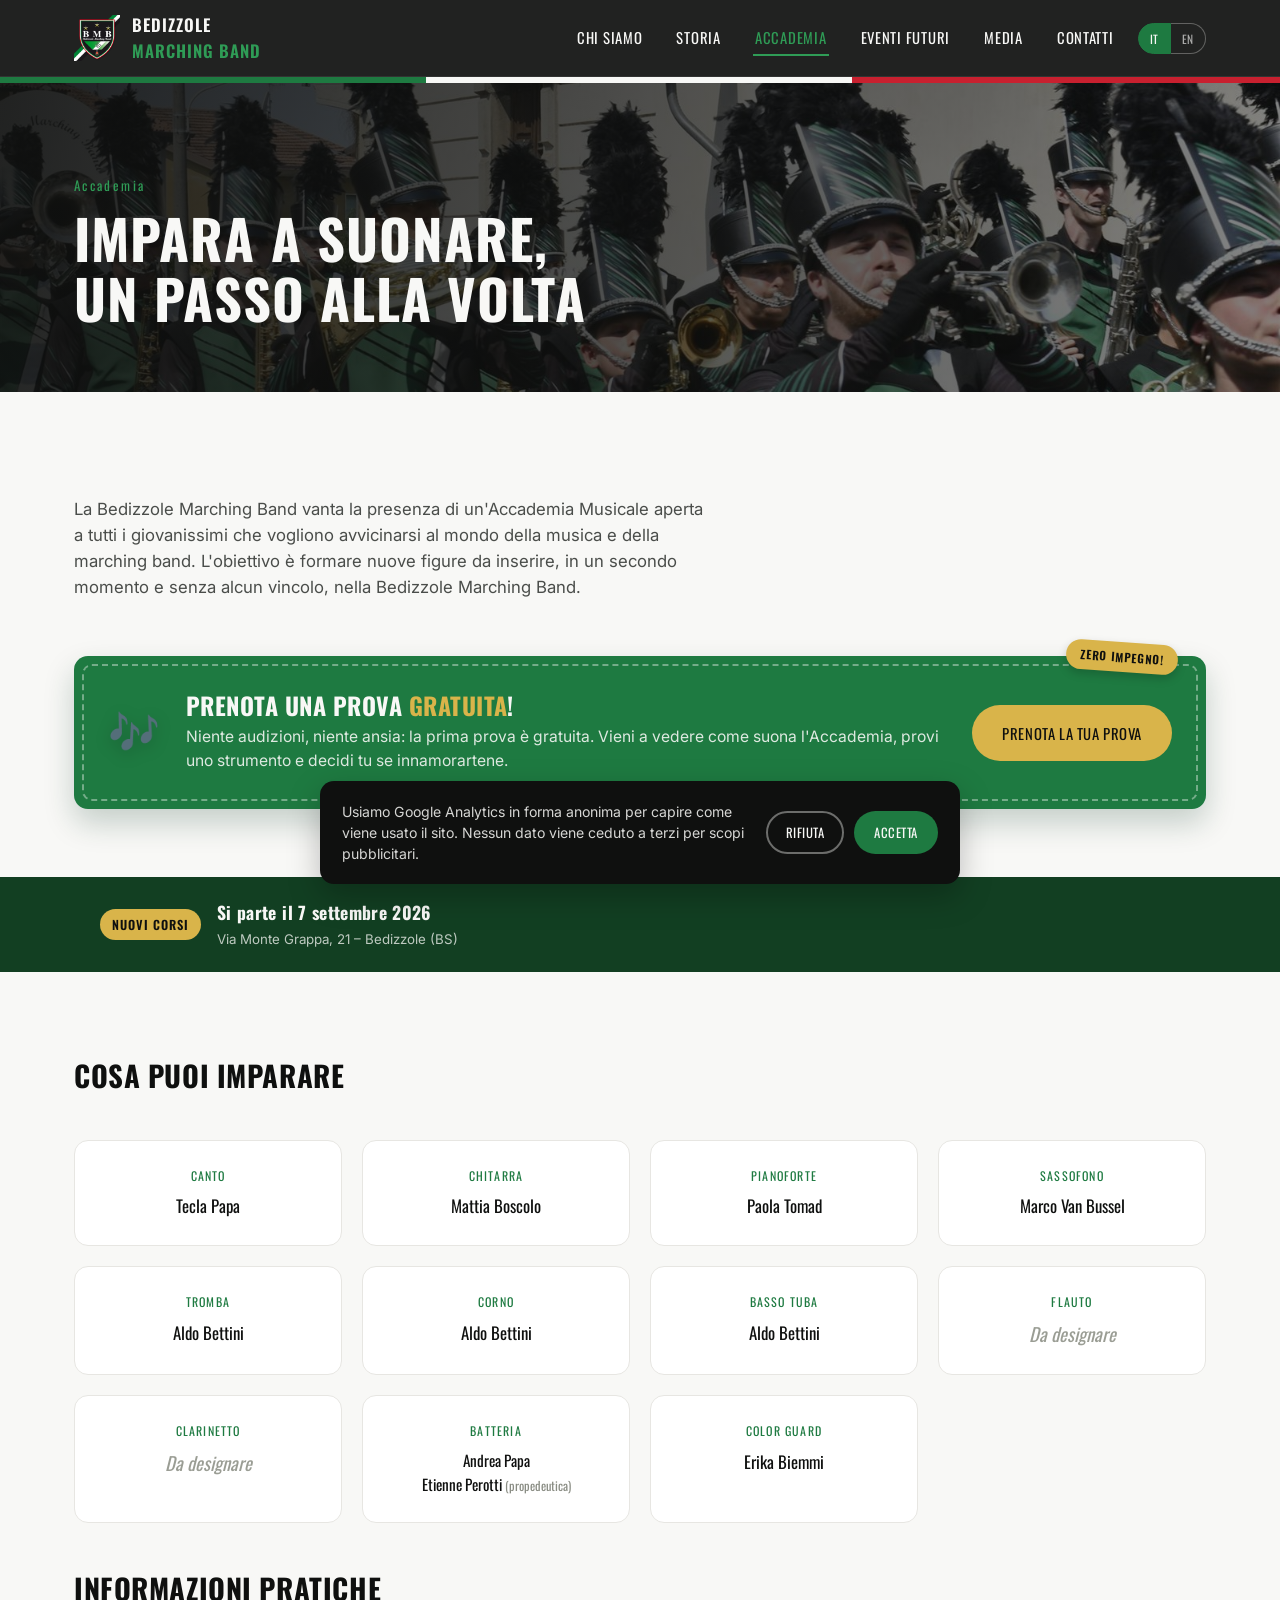
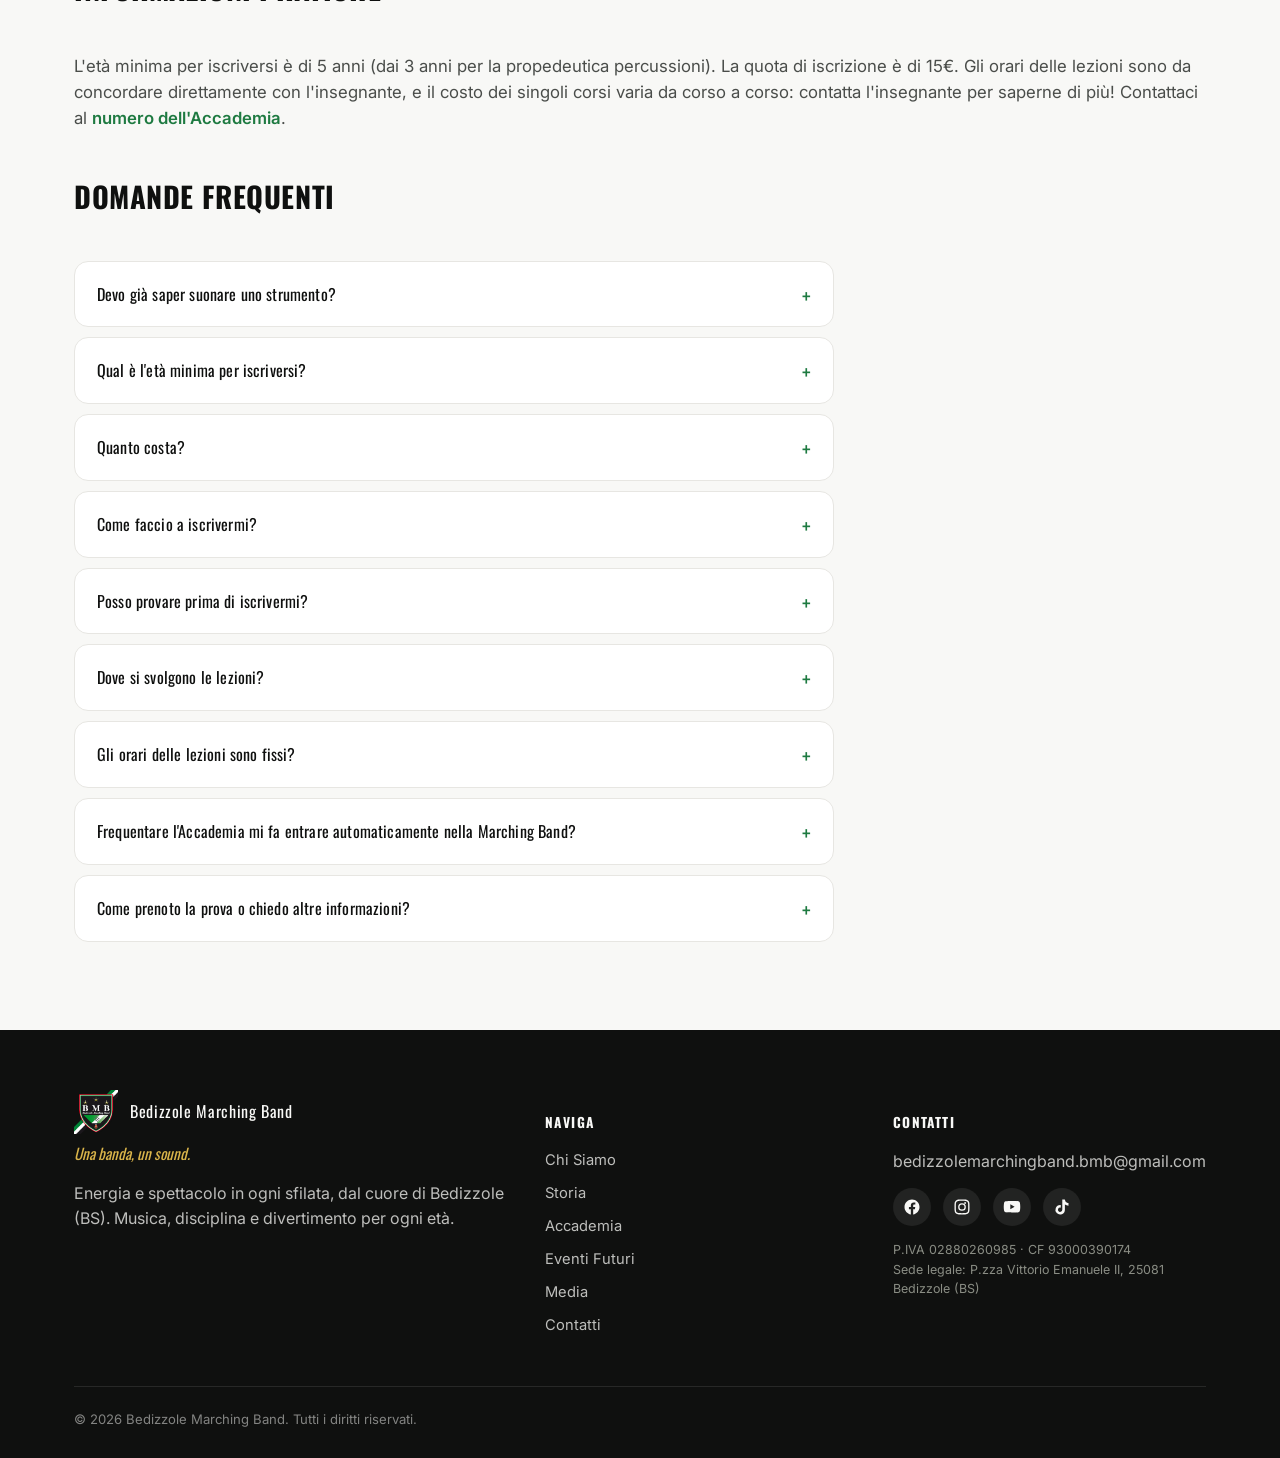
==== commit 9061d1e4: "Add Google Analytics (GA4) behind a GDPR cookie-consent banner js/consent.js: new — shows a bottom b" ====
--- a/accademia.html
+++ b/accademia.html
@@ -38,7 +38,7 @@
       <ul class="nav-links">
         <li><a href="chi-siamo.html" data-i18n="nav.chisiamo">Chi Siamo</a></li>
         <li><a href="storia.html" data-i18n="nav.storia">Storia</a></li>
-        <li><a href="accademia.html" data-i18n="nav.accademia">Accademia</a></li>
+        <li><a href="accademia.html" data-i18n="nav.accademia" class="active">Accademia</a></li>
         <li><a href="eventi.html" data-i18n="nav.eventi">Eventi Futuri</a></li>
         <li><a href="media.html" data-i18n="nav.media">Media</a></li>
         <li><a href="contatti.html" data-i18n="nav.contatti">Contatti</a></li>
@@ -184,7 +184,7 @@
       </details>
       <details class="faq-item">
         <summary data-i18n="accademia.faq.q7">Frequentare l'Accademia mi fa entrare automaticamente nella Marching Band?</summary>
-        <p data-i18n="accademia.faq.a7">No, e non c'è alcun vincolo: l'obiettivo è formarti. Quando il tuo livello e la tua preparazione saranno pronti, inizierai a partecipare anche tu alle sfilate, alle parate e agli eventi della Bedizzole Marching Band &mdash; sarai sempre tu a decidere se e quando farne davvero parte.</p>
+        <p data-i18n="accademia.faq.a7">No, e non c'è alcun vincolo: Accademia e Marching Band sono due percorsi separati. Se in futuro la tua preparazione sarà al livello giusto, sarai comunque tu a scegliere se entrare o meno a far parte della Bedizzole Marching Band.</p>
       </details>
       <details class="faq-item">
         <summary data-i18n="accademia.faq.q8">Come prenoto la prova o chiedo altre informazioni?</summary>
@@ -236,5 +236,6 @@
 <script>document.getElementById('year').textContent = new Date().getFullYear();</script>
 <script src="js/i18n.js"></script>
 <script src="js/main.js"></script>
+<script src="js/consent.js"></script>
 </body>
 </html>
--- a/css/style.css
+++ b/css/style.css
@@ -581,6 +581,43 @@
 .book-cta p { color: rgba(248,248,246,0.85); font-size: 1.08rem; margin-bottom: 34px; }
 
 /* ---------- Footer ---------- */
+/* ---------- Cookie consent banner (js/consent.js) ---------- */
+#cookie-banner {
+  position: fixed;
+  left: 16px;
+  right: 16px;
+  bottom: 16px;
+  z-index: 200;
+  max-width: 640px;
+  margin: 0 auto;
+  background: var(--bmb-black);
+  color: rgba(248,248,246,0.85);
+  border-radius: var(--radius);
+  padding: 20px 22px;
+  box-shadow: 0 12px 32px rgba(0,0,0,0.25);
+  display: flex;
+  flex-wrap: wrap;
+  align-items: center;
+  gap: 16px;
+}
+#cookie-banner p { margin: 0; font-size: 0.88rem; line-height: 1.5; flex: 1 1 320px; }
+#cookie-banner .cookie-actions { display: flex; gap: 10px; flex: 0 0 auto; margin-left: auto; }
+#cookie-banner button {
+  font-family: 'Oswald', sans-serif;
+  font-size: 0.8rem;
+  letter-spacing: 0.04em;
+  text-transform: uppercase;
+  padding: 10px 18px;
+  border-radius: 999px;
+  border: 2px solid transparent;
+  cursor: pointer;
+  white-space: nowrap;
+}
+#cookie-banner #cookie-accept { background: var(--bmb-green); color: var(--bmb-white); }
+#cookie-banner #cookie-accept:hover { background: var(--bmb-green-light); }
+#cookie-banner #cookie-decline { background: none; border-color: rgba(248,248,246,0.4); color: var(--bmb-white); }
+#cookie-banner #cookie-decline:hover { border-color: var(--bmb-white); }
+
 footer {
   background: var(--bmb-black);
   color: rgba(248,248,246,0.75);
@@ -801,6 +838,10 @@
   border-radius: var(--radius);
   padding: 26px 22px;
   text-align: center;
+  /* So an in-page anchor jump (e.g. contatti.html's "presidente"/
+     "vicepresidente" links) doesn't land with the card's title hidden
+     behind the sticky header (~77px) — leaves a little breathing room too. */
+  scroll-margin-top: 100px;
   /* Senza questo, il testo lungo non a capo (ruolo, email) può forzare la
      card oltre la sua colonna 1fr e far scorrere l'intera pagina in
      orizzontale su mobile. */
@@ -843,21 +884,6 @@
 .person-card .name { font-family: 'Oswald', sans-serif; font-size: 1.15rem; }
 
 /* ---------- Novità (homepage) ---------- */
-.attention-flag {
-  display: inline-flex;
-  align-items: center;
-  justify-content: center;
-  width: 26px;
-  height: 26px;
-  margin-left: 10px;
-  background: var(--bmb-red);
-  color: var(--bmb-white);
-  border-radius: 50%;
-  font-family: 'Oswald', sans-serif;
-  font-size: 1rem;
-  vertical-align: middle;
-  transform: translateY(-3px);
-}
 .novita-list { display: grid; grid-template-columns: repeat(3, 1fr); gap: 20px; }
 @media (max-width: 860px) { .novita-list { grid-template-columns: 1fr; } }
 .novita-item {
@@ -1066,6 +1092,7 @@
 .event-card:hover { transform: translateY(-3px); box-shadow: 0 14px 30px rgba(15,16,15,0.1); }
 .event-card[hidden] { display: none; }
 .event-date {
+  position: relative;
   flex: 0 0 78px;
   text-align: center;
   background: var(--bmb-black);
@@ -1075,7 +1102,23 @@
 }
 .event-date .day { font-family: 'Oswald', sans-serif; font-size: 1.7rem; line-height: 1; }
 .event-date .month { font-family: 'Oswald', sans-serif; font-size: 0.7rem; letter-spacing: 0.1em; text-transform: uppercase; color: var(--bmb-green-light); margin-top: 4px; }
-.event-date .year { font-family: 'Oswald', sans-serif; font-size: 0.62rem; letter-spacing: 0.04em; color: rgba(248,248,246,0.55); margin-top: 2px; }
+/* L'anno degli eventi passati resta dentro al quadrato nero ma in
+   verticale, sovrapposto lungo il bordo destro senza occupare spazio
+   nel flusso (position:absolute): così il quadrato mantiene le stesse
+   dimensioni delle card degli eventi futuri (solo giorno/mese). */
+.event-date .year {
+  position: absolute;
+  top: 50%;
+  right: 3px;
+  margin: 0;
+  transform: translateY(-50%) rotate(180deg);
+  writing-mode: vertical-rl;
+  font-family: 'Oswald', sans-serif;
+  font-weight: 600;
+  font-size: 0.68rem;
+  letter-spacing: 0.05em;
+  color: var(--bmb-green-light);
+}
 .event-info { flex: 1; }
 .event-info h3 { font-size: 1.15rem; text-transform: none; margin-bottom: 6px; }
 .event-info .loc { color: #55584f; font-size: 0.92rem; }
@@ -1310,6 +1353,9 @@
 }
 
 .event-block + .event-block { margin-top: 62px; }
+/* So the "Guarda le foto" link from the homepage Novità card doesn't land
+   with the heading hidden behind the sticky header (~77px). */
+.event-block[id] { scroll-margin-top: 100px; }
 .event-block .event-meta {
   color: #6c6f66;
   font-size: 0.92rem;
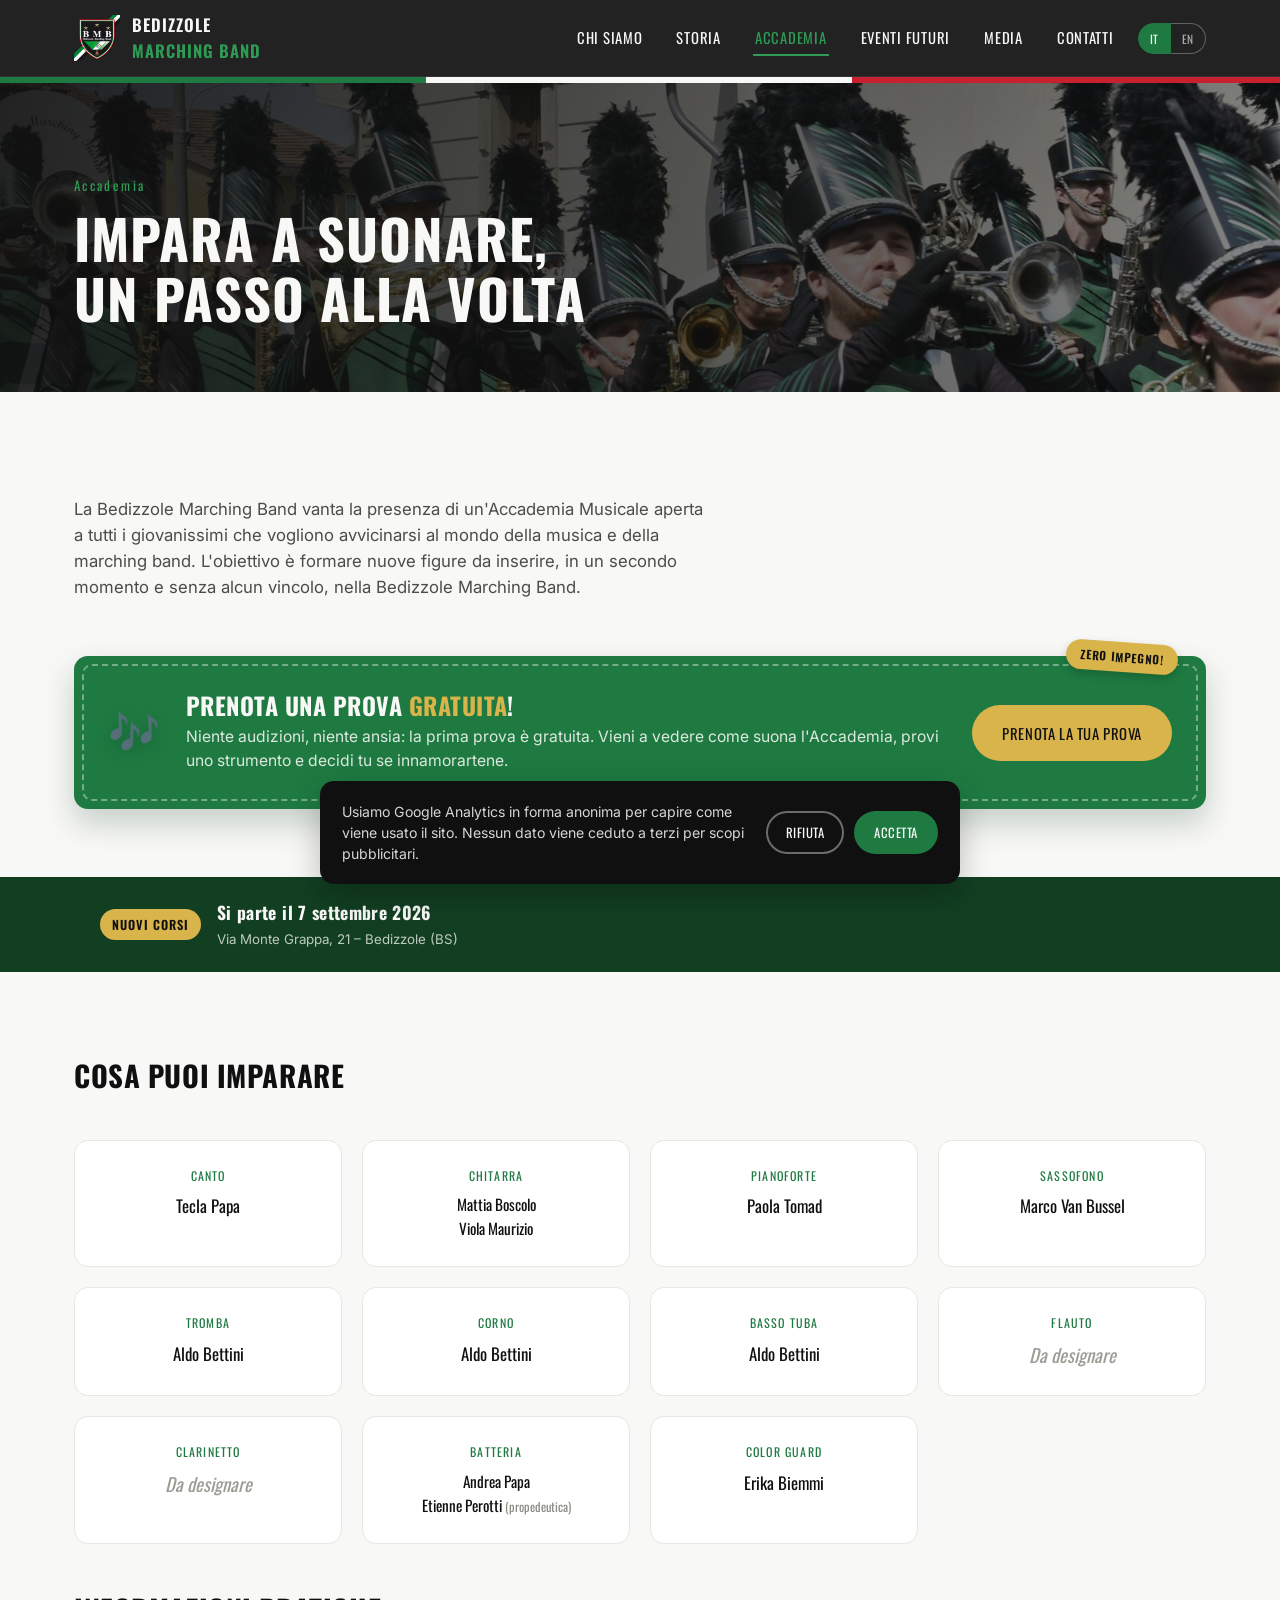
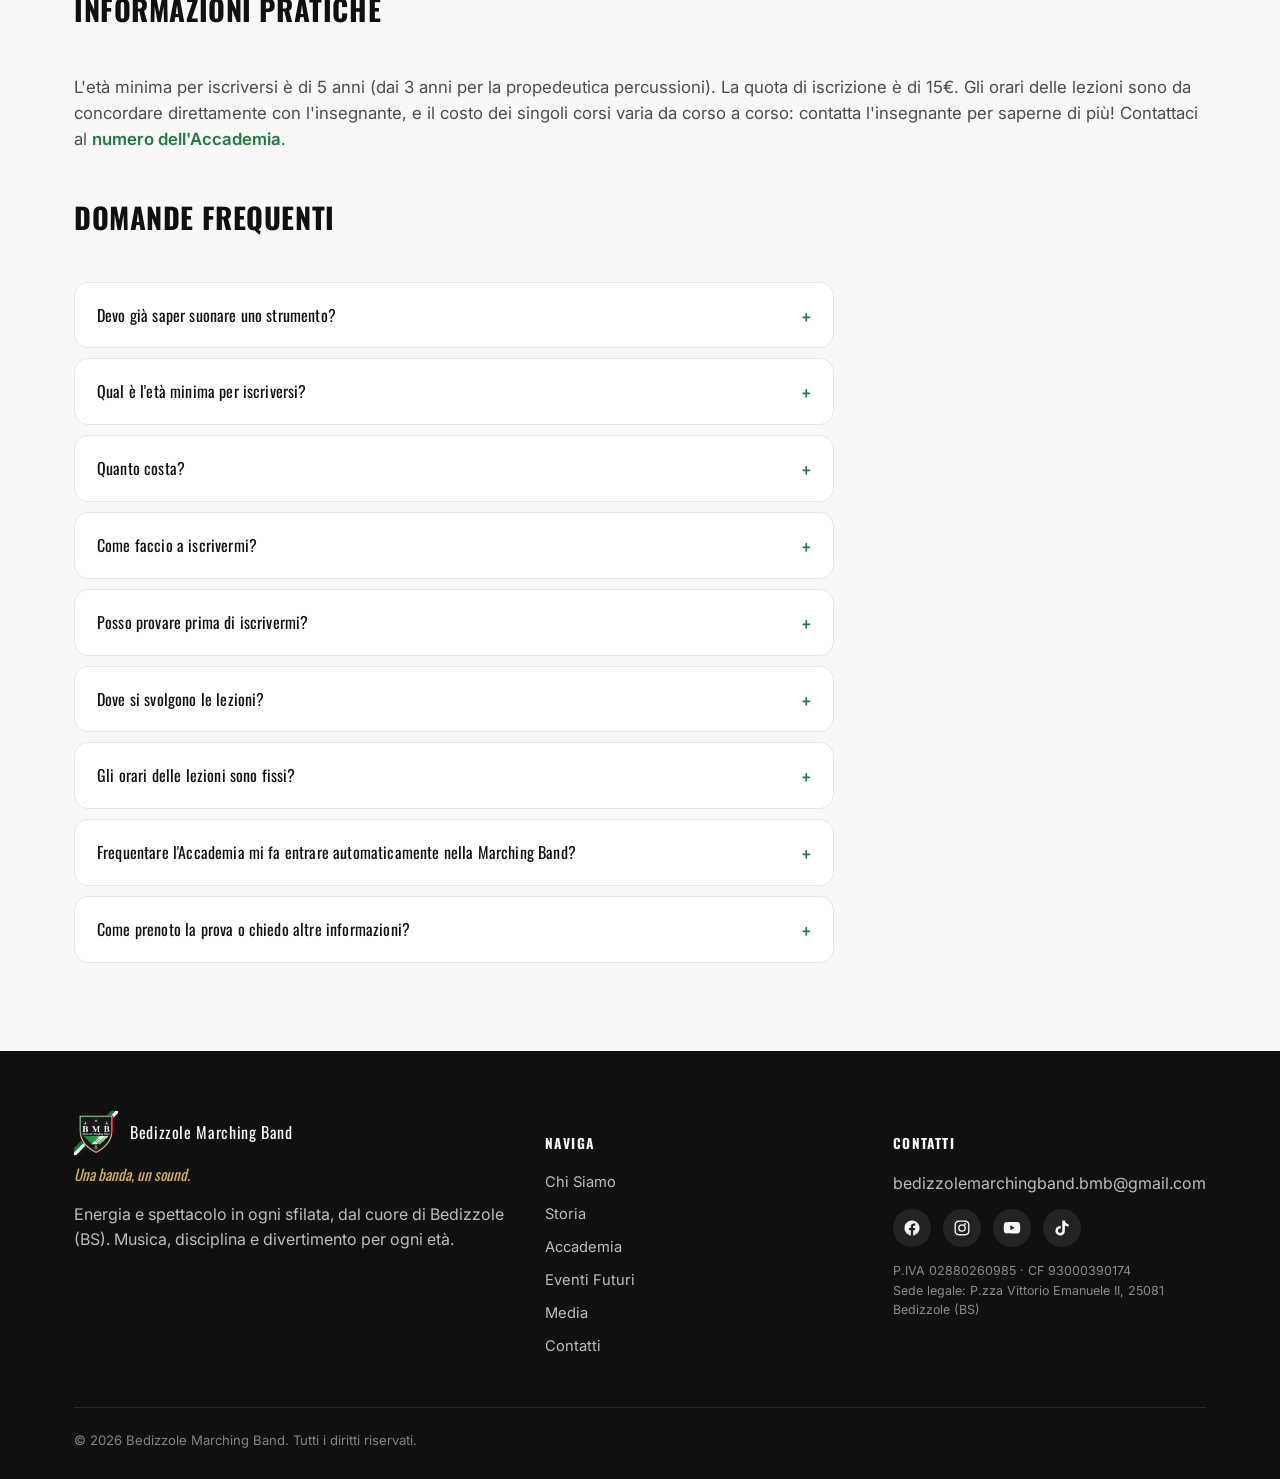
==== commit f3a9c468: "Add Viola Maurizio as a second guitar teacher accademia.html: Chitarra now lists Mattia Boscolo and " ====
--- a/accademia.html
+++ b/accademia.html
@@ -104,7 +104,8 @@
       </div>
       <div class="person-card">
         <span class="role" data-i18n="strumento.chitarra">Chitarra</span>
-        <div class="name" style="font-size:1.05rem;">Mattia Boscolo</div>
+        <div class="name" style="font-size:0.95rem;">Mattia Boscolo</div>
+        <div class="name" style="font-size:0.95rem;">Viola Maurizio</div>
       </div>
       <div class="person-card">
         <span class="role" data-i18n="strumento.pianoforte">Pianoforte</span>
--- a/css/style.css
+++ b/css/style.css
@@ -537,10 +537,21 @@
   width: 25%;
   height: 220px;
   object-fit: cover;
+  object-position: 50% 50%;
 }
 @media (max-width: 760px) {
   .gallery-strip img { flex: 0 0 62%; width: 62%; height: 180px; }
 }
+/* The strip crops to a short, wide box (220px / 180px tall) — fine for
+   landscape photos, but a tall portrait source gets cropped down to a thin
+   horizontal slice, and a plain center crop lands on whatever's in the
+   middle of the frame rather than the band. These Oktoberfest photos are
+   portrait shots where the band/color guard sit in the lower half (Torre
+   del Pegol and the street front dominate the top), so bias the crop down
+   to keep them — not the buildings — as the subject.  */
+.gallery-strip img[src*="oktoberfest-02"] { object-position: 50% 80%; }
+.gallery-strip img[src*="oktoberfest-03"] { object-position: 50% 70%; }
+.gallery-strip img[src*="oktoberfest-04"] { object-position: 50% 60%; }
 
 .gallery-dots {
   display: flex;
@@ -1282,9 +1293,15 @@
   width: 100%;
   height: 100%;
   object-fit: cover;
+  object-position: 50% 50%;
   display: block;
   transition: transform .35s ease;
 }
+/* Same portrait Oktoberfest photos as the homepage strip — milder bias
+   here since the 4:3 grid crop is less aggressive, but still keeps the
+   band (lower half of frame) better centred than a plain middle crop. */
+.gallery-item img[src*="oktoberfest-02"] { object-position: 50% 68%; }
+.gallery-item img[src*="oktoberfest-03"] { object-position: 50% 62%; }
 .gallery-item:hover img { transform: scale(1.06); }
 .gallery-item:focus-visible { outline: 3px solid var(--bmb-gold); outline-offset: 2px; }
 
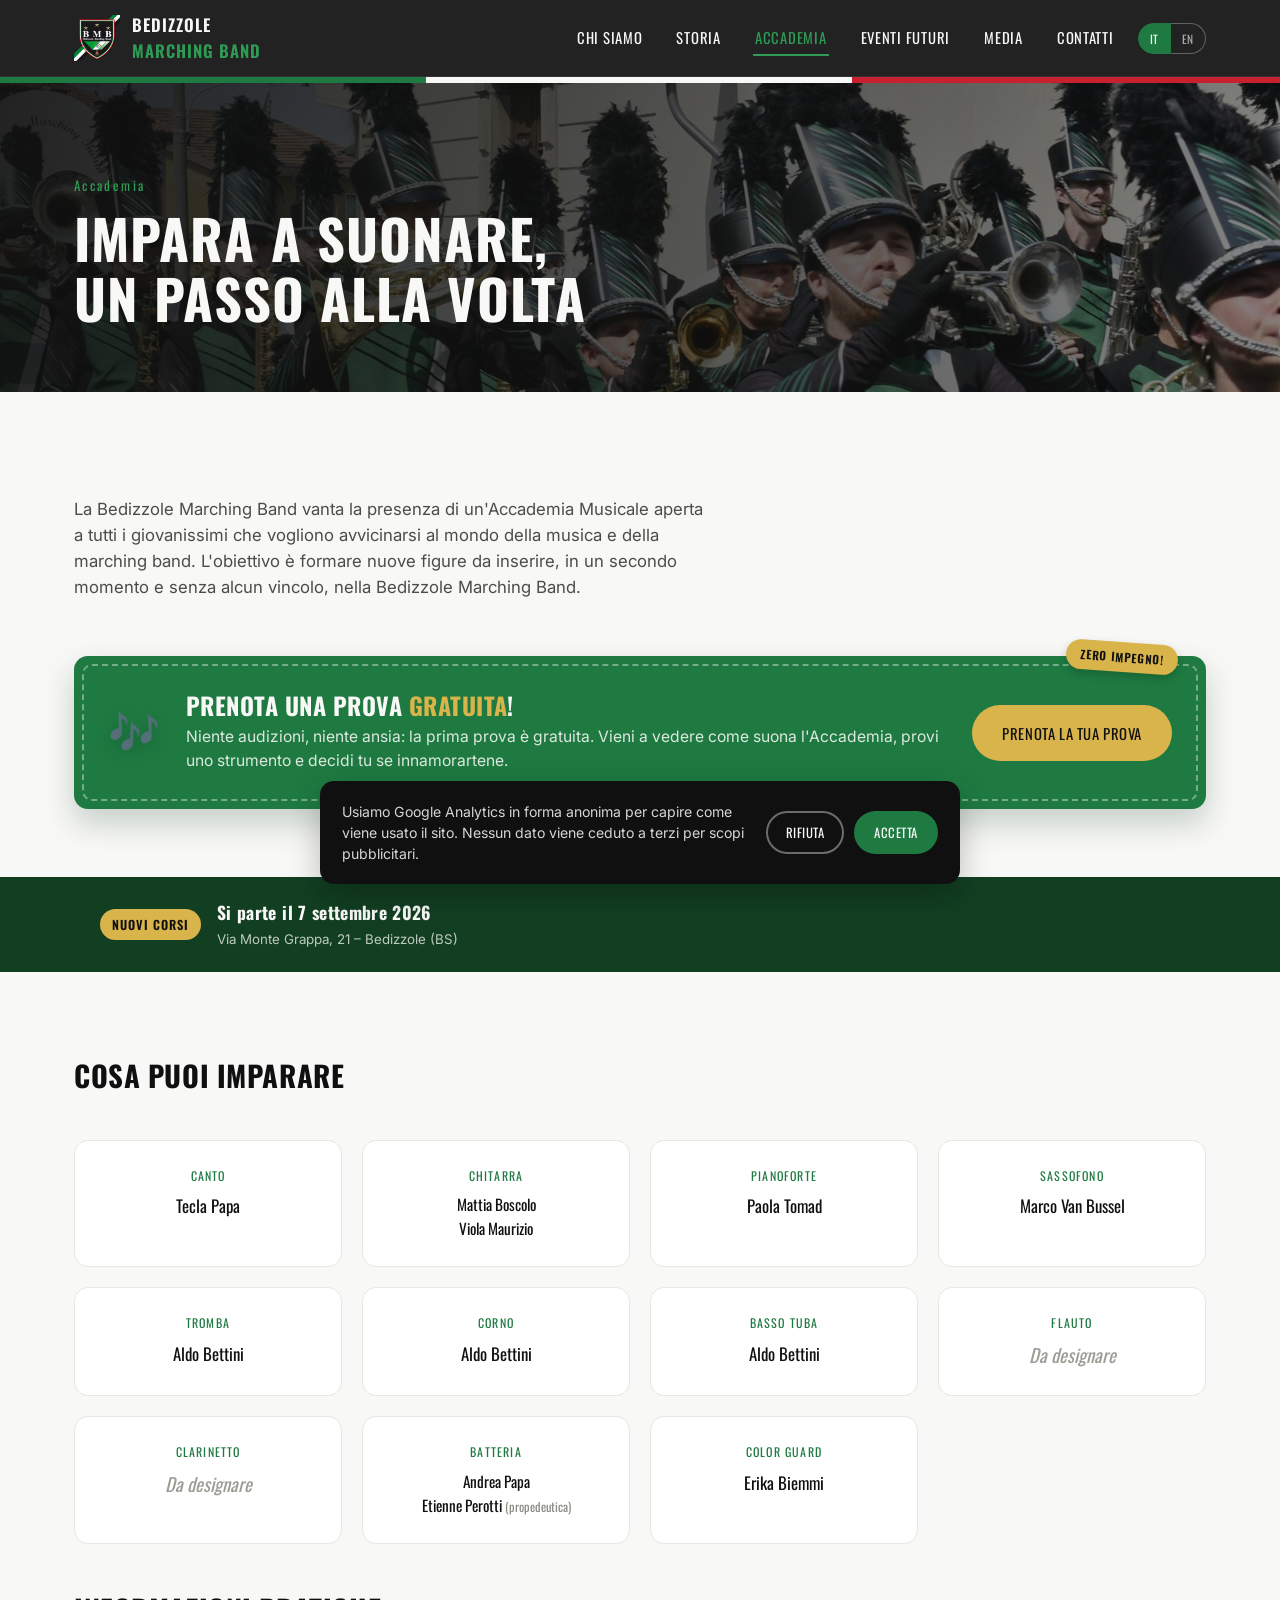
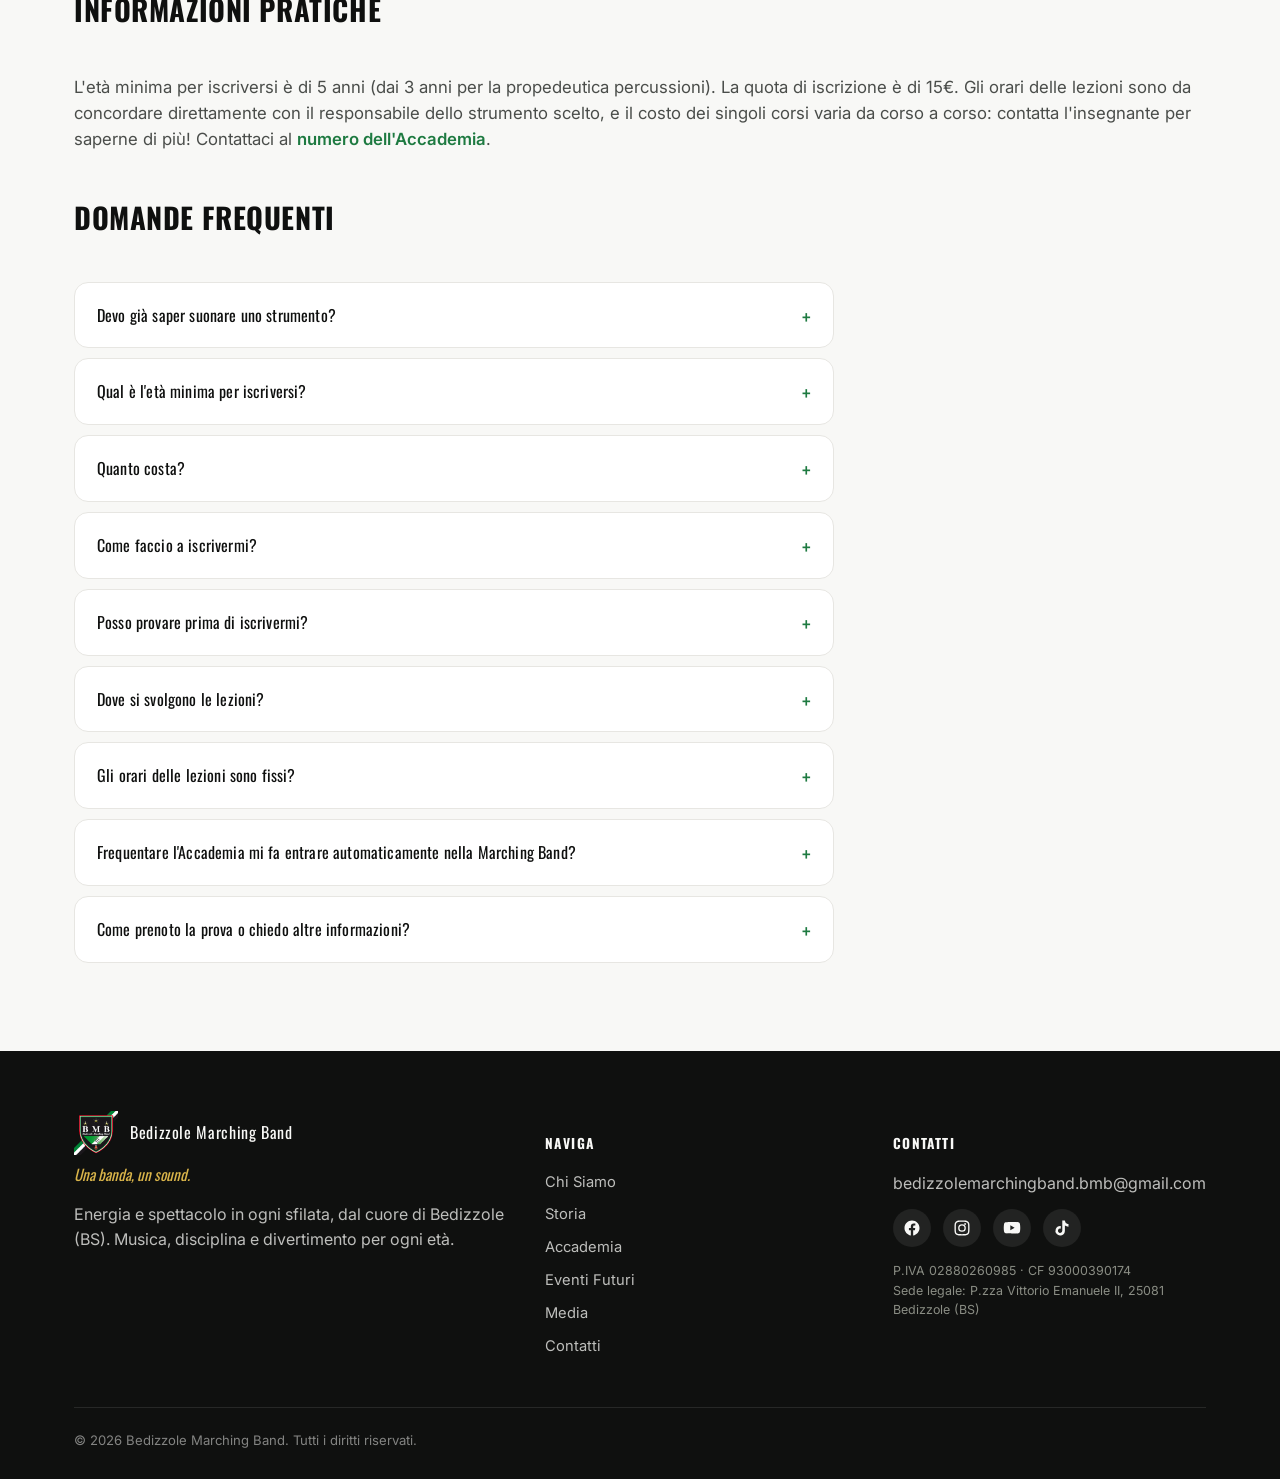
==== commit 0c627d32: "Reword lesson-scheduling contact in Accademia info text accademia.html + js/i18n.js (IT/EN): "concor" ====
--- a/accademia.html
+++ b/accademia.html
@@ -149,7 +149,7 @@
     <div class="section-head reveal" style="margin-top:50px;">
       <h2 style="font-size:1.8rem;" data-i18n="accademia.info.h2">Informazioni pratiche</h2>
     </div>
-    <p class="reveal" style="font-size:1.05rem;color:#4a4d4a;" data-i18n="accademia.info.text" data-i18n-html>L'età minima per iscriversi è di 5 anni (dai 3 anni per la propedeutica percussioni). La quota di iscrizione è di 15€. Gli orari delle lezioni sono da concordare direttamente con l'insegnante, e il costo dei singoli corsi varia da corso a corso: contatta l'insegnante per saperne di più! Contattaci al <a href="contatti.html#accademia-contatti" style="color:var(--bmb-green);font-weight:600;">numero dell'Accademia</a>.</p>
+    <p class="reveal" style="font-size:1.05rem;color:#4a4d4a;" data-i18n="accademia.info.text" data-i18n-html>L'età minima per iscriversi è di 5 anni (dai 3 anni per la propedeutica percussioni). La quota di iscrizione è di 15€. Gli orari delle lezioni sono da concordare direttamente con il responsabile dello strumento scelto, e il costo dei singoli corsi varia da corso a corso: contatta l'insegnante per saperne di più! Contattaci al <a href="contatti.html#accademia-contatti" style="color:var(--bmb-green);font-weight:600;">numero dell'Accademia</a>.</p>
 
     <div class="section-head reveal" style="margin-top:50px;">
       <h2 style="font-size:1.8rem;" data-i18n="accademia.faq.h2">Domande frequenti</h2>
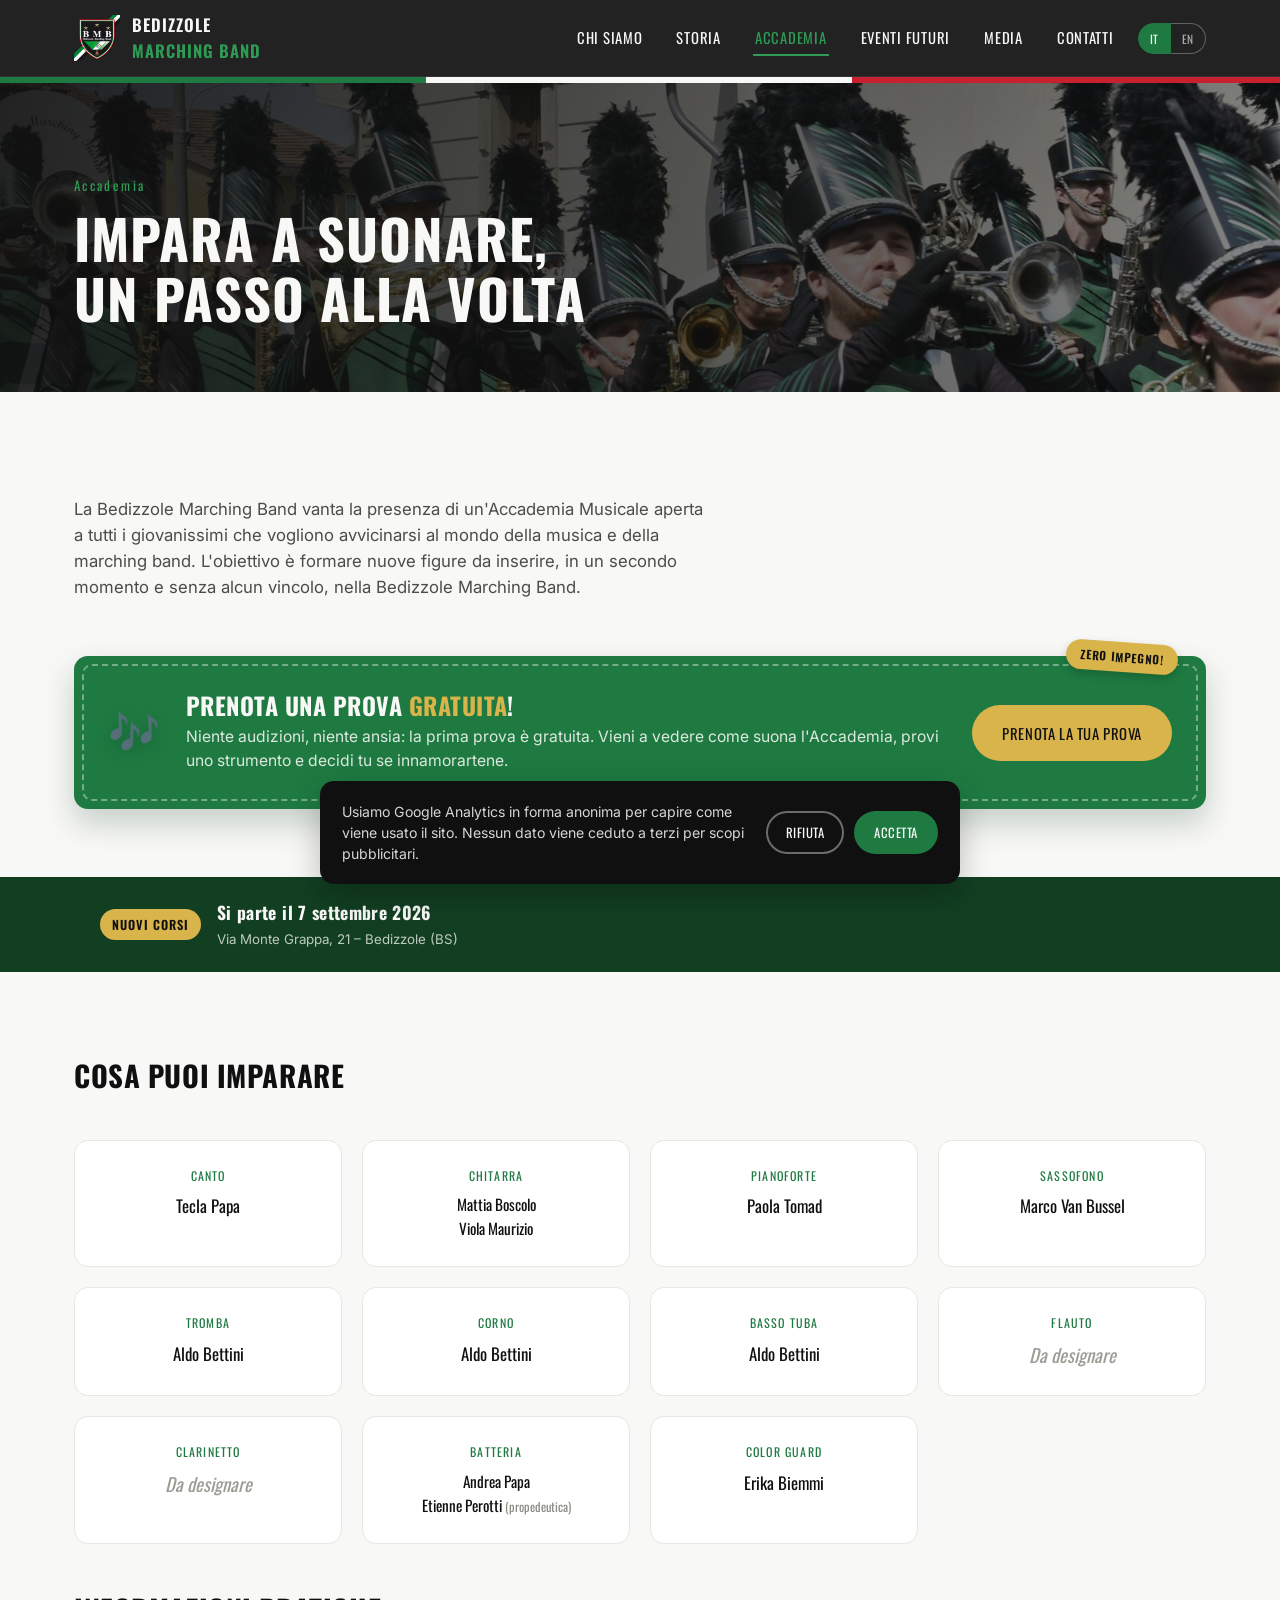
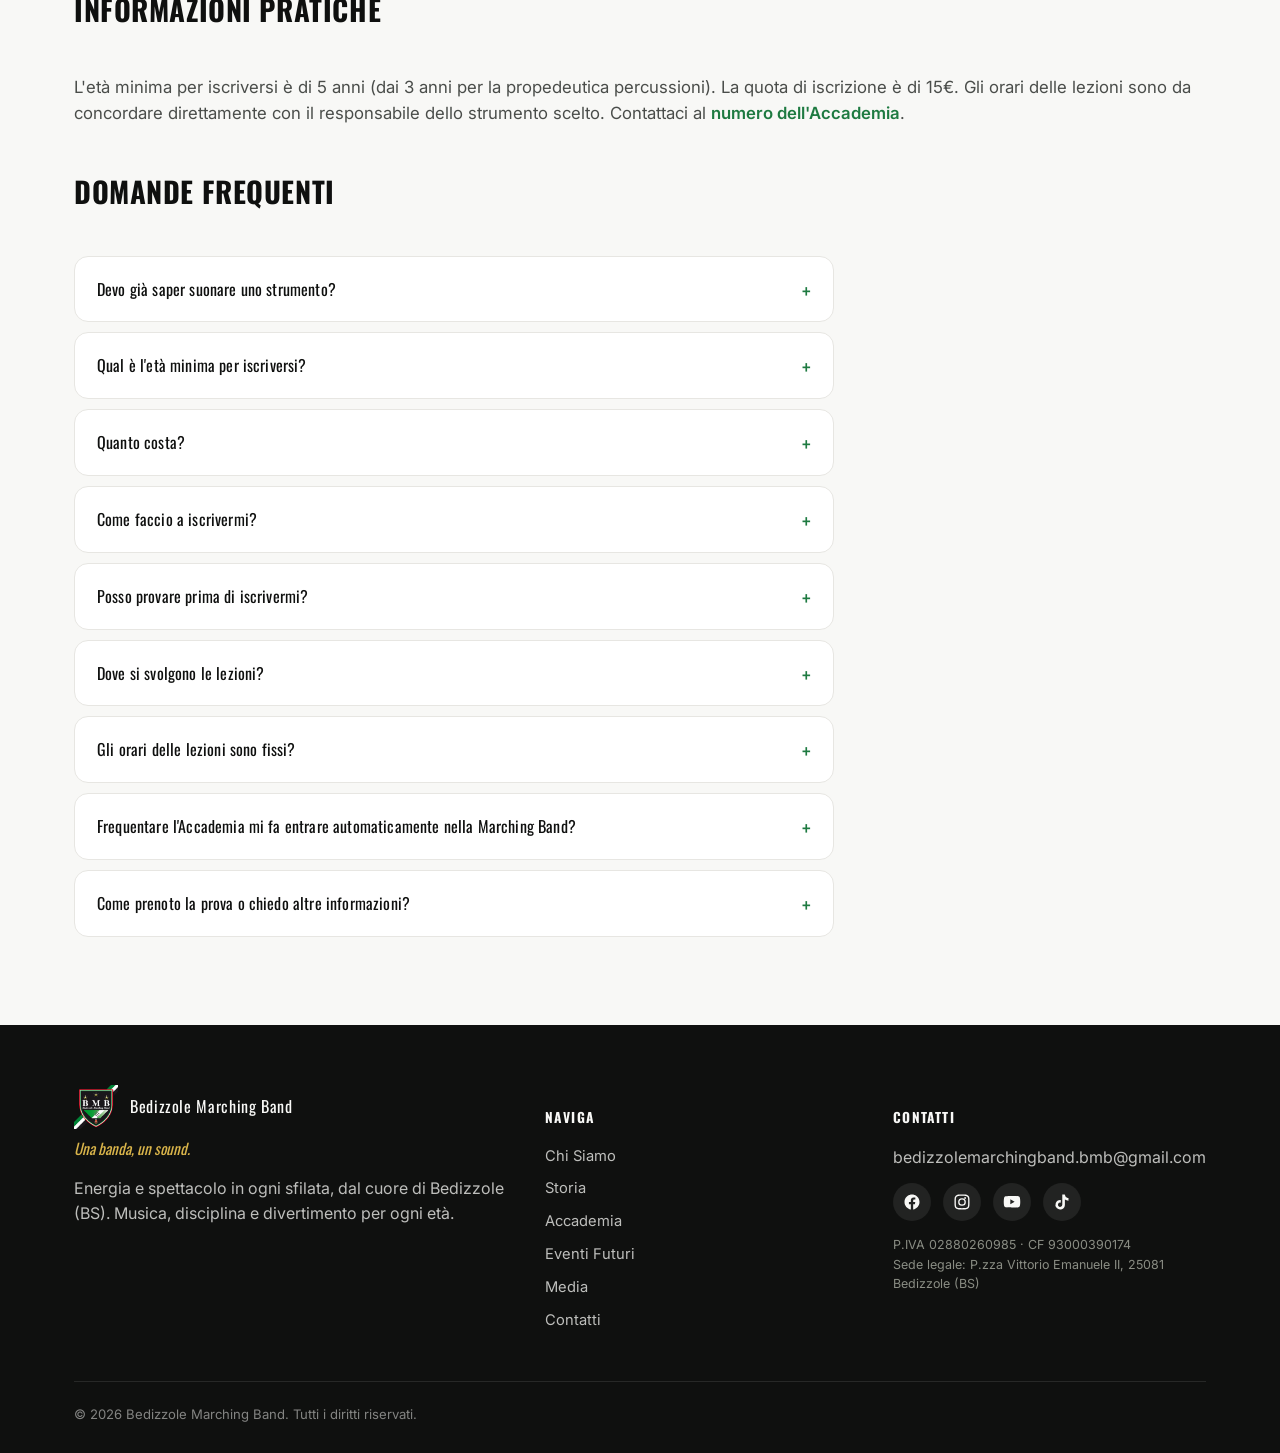
==== commit 9e35d77d: "Rimuove riferimenti al costo delle singole lezioni in Accademia Gli insegnanti sono collaboratori vo" ====
--- a/accademia.html
+++ b/accademia.html
@@ -149,7 +149,7 @@
     <div class="section-head reveal" style="margin-top:50px;">
       <h2 style="font-size:1.8rem;" data-i18n="accademia.info.h2">Informazioni pratiche</h2>
     </div>
-    <p class="reveal" style="font-size:1.05rem;color:#4a4d4a;" data-i18n="accademia.info.text" data-i18n-html>L'età minima per iscriversi è di 5 anni (dai 3 anni per la propedeutica percussioni). La quota di iscrizione è di 15€. Gli orari delle lezioni sono da concordare direttamente con il responsabile dello strumento scelto, e il costo dei singoli corsi varia da corso a corso: contatta l'insegnante per saperne di più! Contattaci al <a href="contatti.html#accademia-contatti" style="color:var(--bmb-green);font-weight:600;">numero dell'Accademia</a>.</p>
+    <p class="reveal" style="font-size:1.05rem;color:#4a4d4a;" data-i18n="accademia.info.text" data-i18n-html>L'età minima per iscriversi è di 5 anni (dai 3 anni per la propedeutica percussioni). La quota di iscrizione è di 15€. Gli orari delle lezioni sono da concordare direttamente con il responsabile dello strumento scelto. Contattaci al <a href="contatti.html#accademia-contatti" style="color:var(--bmb-green);font-weight:600;">numero dell'Accademia</a>.</p>
 
     <div class="section-head reveal" style="margin-top:50px;">
       <h2 style="font-size:1.8rem;" data-i18n="accademia.faq.h2">Domande frequenti</h2>
@@ -165,7 +165,7 @@
       </details>
       <details class="faq-item">
         <summary data-i18n="accademia.faq.q3">Quanto costa?</summary>
-        <p data-i18n="accademia.faq.a3">La quota di iscrizione è di 15€. Il costo delle singole lezioni varia da corso a corso ed è l'insegnante a comunicartelo direttamente.</p>
+        <p data-i18n="accademia.faq.a3">La quota di iscrizione è di 15€. Per i dettagli sui singoli corsi contattaci al numero dell'Accademia.</p>
       </details>
       <details class="faq-item">
         <summary data-i18n="accademia.faq.q9">Come faccio a iscrivermi?</summary>
